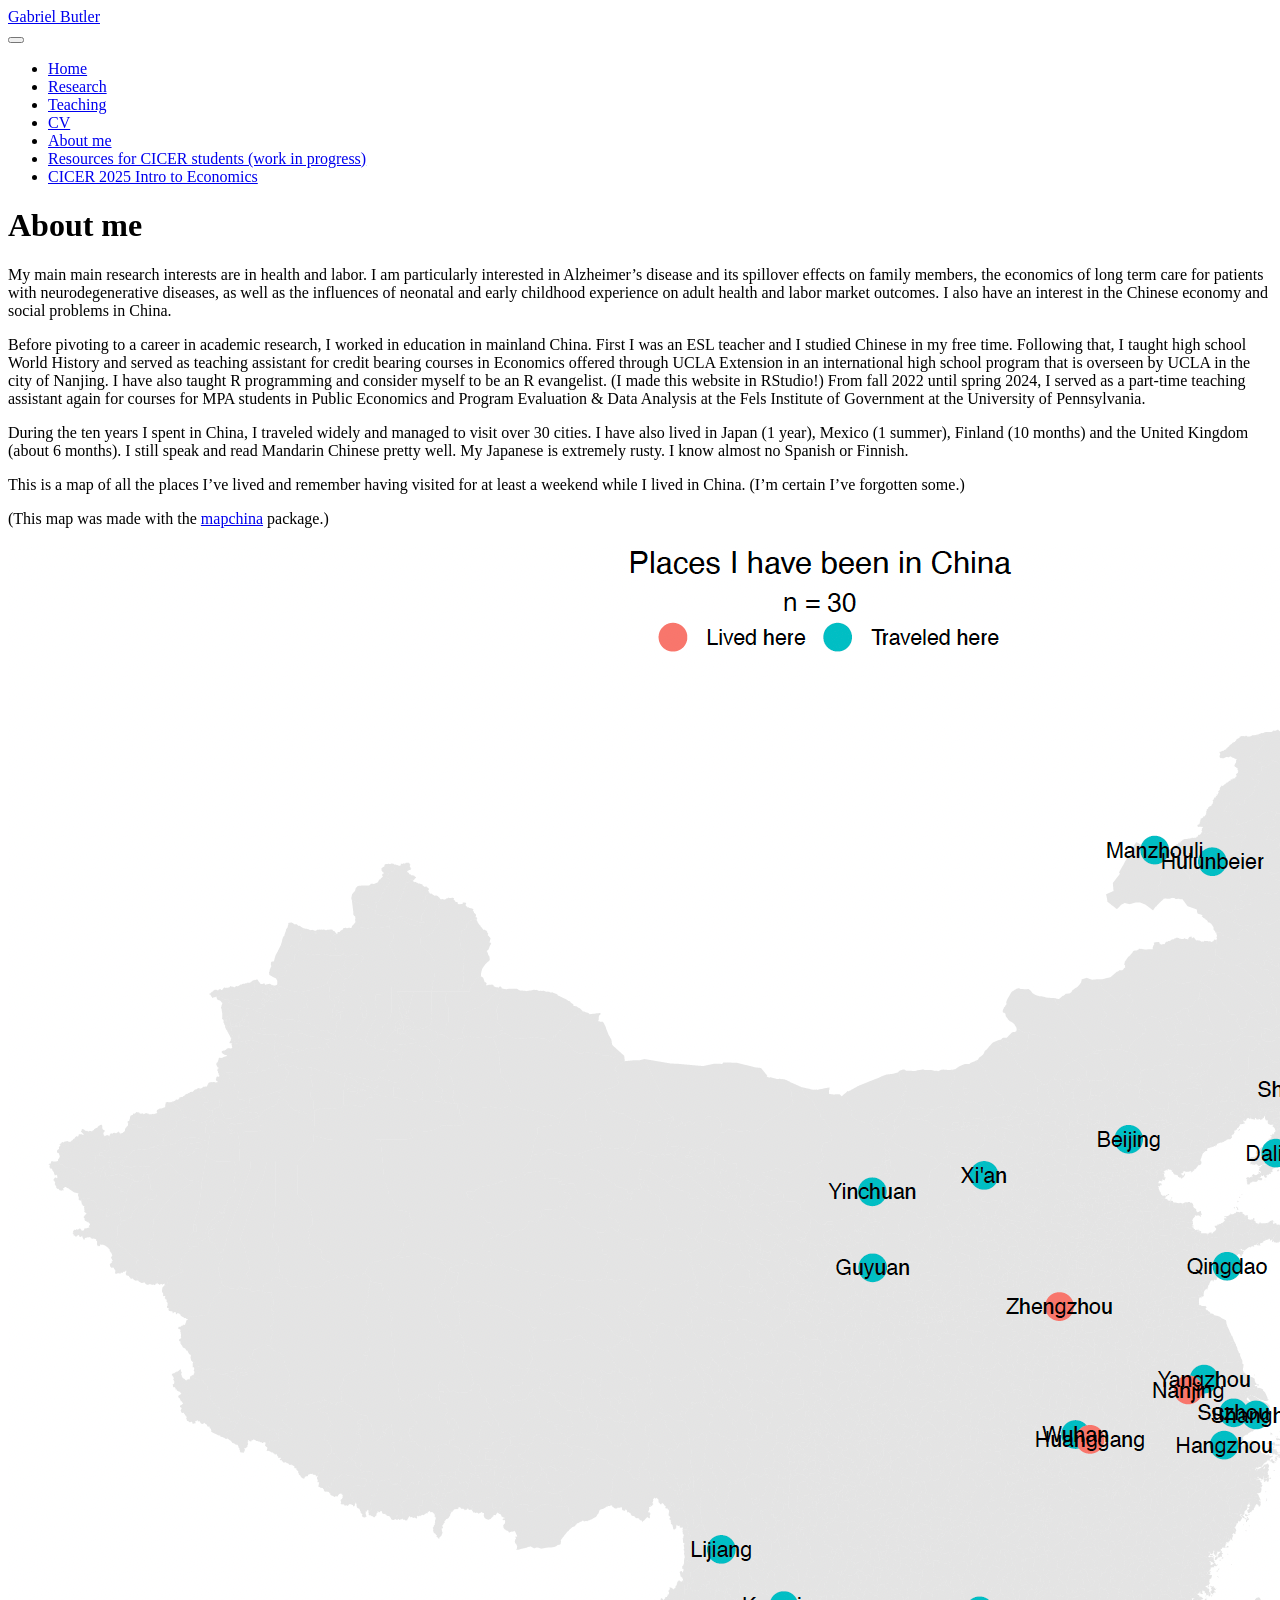
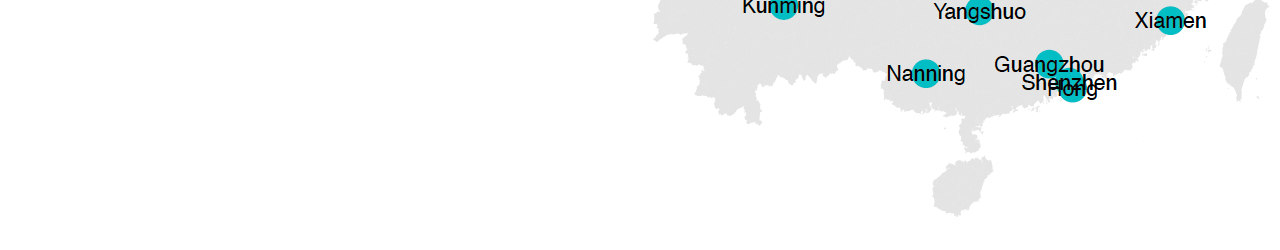
==== about.html @ bcc42839 "Built site for gh-pages" ====
<!DOCTYPE html>
<html xmlns="http://www.w3.org/1999/xhtml" lang="en" xml:lang="en"><head>

<meta charset="utf-8">
<meta name="generator" content="quarto-1.3.353">

<meta name="viewport" content="width=device-width, initial-scale=1.0, user-scalable=yes">


<title>Gabriel Butler - About me</title>
<style>
code{white-space: pre-wrap;}
span.smallcaps{font-variant: small-caps;}
div.columns{display: flex; gap: min(4vw, 1.5em);}
div.column{flex: auto; overflow-x: auto;}
div.hanging-indent{margin-left: 1.5em; text-indent: -1.5em;}
ul.task-list{list-style: none;}
ul.task-list li input[type="checkbox"] {
  width: 0.8em;
  margin: 0 0.8em 0.2em -1em; /* quarto-specific, see https://github.com/quarto-dev/quarto-cli/issues/4556 */ 
  vertical-align: middle;
}
</style>


<script src="site_libs/quarto-nav/quarto-nav.js"></script>
<script src="site_libs/quarto-nav/headroom.min.js"></script>
<script src="site_libs/clipboard/clipboard.min.js"></script>
<script src="site_libs/quarto-search/autocomplete.umd.js"></script>
<script src="site_libs/quarto-search/fuse.min.js"></script>
<script src="site_libs/quarto-search/quarto-search.js"></script>
<meta name="quarto:offset" content="./">
<script src="site_libs/quarto-html/quarto.js"></script>
<script src="site_libs/quarto-html/popper.min.js"></script>
<script src="site_libs/quarto-html/tippy.umd.min.js"></script>
<script src="site_libs/quarto-html/anchor.min.js"></script>
<link href="site_libs/quarto-html/tippy.css" rel="stylesheet">
<link href="site_libs/quarto-html/quarto-syntax-highlighting.css" rel="stylesheet" id="quarto-text-highlighting-styles">
<script src="site_libs/bootstrap/bootstrap.min.js"></script>
<link href="site_libs/bootstrap/bootstrap-icons.css" rel="stylesheet">
<link href="site_libs/bootstrap/bootstrap.min.css" rel="stylesheet" id="quarto-bootstrap" data-mode="light">
<script id="quarto-search-options" type="application/json">{
  "location": "navbar",
  "copy-button": false,
  "collapse-after": 3,
  "panel-placement": "end",
  "type": "overlay",
  "limit": 20,
  "language": {
    "search-no-results-text": "No results",
    "search-matching-documents-text": "matching documents",
    "search-copy-link-title": "Copy link to search",
    "search-hide-matches-text": "Hide additional matches",
    "search-more-match-text": "more match in this document",
    "search-more-matches-text": "more matches in this document",
    "search-clear-button-title": "Clear",
    "search-detached-cancel-button-title": "Cancel",
    "search-submit-button-title": "Submit"
  }
}</script>


<link rel="stylesheet" href="styles.css">
</head>

<body class="nav-fixed">

<div id="quarto-search-results"></div>
  <header id="quarto-header" class="headroom fixed-top">
    <nav class="navbar navbar-expand-lg navbar-dark ">
      <div class="navbar-container container-fluid">
      <div class="navbar-brand-container">
    <a class="navbar-brand" href="./index.html">
    <span class="navbar-title">Gabriel Butler</span>
    </a>
  </div>
            <div id="quarto-search" class="" title="Search"></div>
          <button class="navbar-toggler" type="button" data-bs-toggle="collapse" data-bs-target="#navbarCollapse" aria-controls="navbarCollapse" aria-expanded="false" aria-label="Toggle navigation" onclick="if (window.quartoToggleHeadroom) { window.quartoToggleHeadroom(); }">
  <span class="navbar-toggler-icon"></span>
</button>
          <div class="collapse navbar-collapse" id="navbarCollapse">
            <ul class="navbar-nav navbar-nav-scroll me-auto">
  <li class="nav-item">
    <a class="nav-link" href="./index.html" rel="" target="">
 <span class="menu-text">Home</span></a>
  </li>  
  <li class="nav-item">
    <a class="nav-link" href="./research.html" rel="" target="">
 <span class="menu-text">Research</span></a>
  </li>  
  <li class="nav-item">
    <a class="nav-link" href="./teaching.html" rel="" target="">
 <span class="menu-text">Teaching</span></a>
  </li>  
  <li class="nav-item">
    <a class="nav-link" href="./cv.html" rel="" target="">
 <span class="menu-text">CV</span></a>
  </li>  
  <li class="nav-item">
    <a class="nav-link active" href="./about.html" rel="" target="" aria-current="page">
 <span class="menu-text">About me</span></a>
  </li>  
  <li class="nav-item">
    <a class="nav-link" href="./resources_cicer.html" rel="" target="">
 <span class="menu-text">Resources for CICER students (work in progress)</span></a>
  </li>  
  <li class="nav-item">
    <a class="nav-link" href="./cicer_2025_matls.html" rel="" target="">
 <span class="menu-text">CICER 2025 Intro to Economics</span></a>
  </li>  
</ul>
            <div class="quarto-navbar-tools ms-auto">
</div>
          </div> <!-- /navcollapse -->
      </div> <!-- /container-fluid -->
    </nav>
</header>
<!-- content -->
<div id="quarto-content" class="quarto-container page-columns page-rows-contents page-layout-article page-navbar">
<!-- sidebar -->
<!-- margin-sidebar -->
    <div id="quarto-margin-sidebar" class="sidebar margin-sidebar">
        
    </div>
<!-- main -->
<main class="content" id="quarto-document-content">

<header id="title-block-header" class="quarto-title-block default">
<div class="quarto-title">
<h1 class="title">About me</h1>
</div>



<div class="quarto-title-meta">

    
  
    
  </div>
  

</header>

<p>My main main research interests are in health and labor. I am particularly interested in Alzheimer’s disease and its spillover effects on family members, the economics of long term care for patients with neurodegenerative diseases, as well as the influences of neonatal and early childhood experience on adult health and labor market outcomes. I also have an interest in the Chinese economy and social problems in China.</p>
<p>Before pivoting to a career in academic research, I worked in education in mainland China. First I was an ESL teacher and I studied Chinese in my free time. Following that, I taught high school World History and served as teaching assistant for credit bearing courses in Economics offered through UCLA Extension in an international high school program that is overseen by UCLA in the city of Nanjing. I have also taught R programming and consider myself to be an R evangelist. (I made this website in RStudio!) From fall 2022 until spring 2024, I served as a part-time teaching assistant again for courses for MPA students in Public Economics and Program Evaluation &amp; Data Analysis at the Fels Institute of Government at the University of Pennsylvania.</p>
<p>During the ten years I spent in China, I traveled widely and managed to visit over 30 cities. I have also lived in Japan (1 year), Mexico (1 summer), Finland (10 months) and the United Kingdom (about 6 months). I still speak and read Mandarin Chinese pretty well. My Japanese is extremely rusty. I know almost no Spanish or Finnish.</p>
<p>This is a map of all the places I’ve lived and remember having visited for at least a weekend while I lived in China. (I’m certain I’ve forgotten some.)</p>
<p>(This map was made with the <a href="https://github.com/xmc811/mapchina">mapchina</a> package.)</p>
<p><img src="images/china home and travel map.png" class="img-fluid"></p>



</main> <!-- /main -->
<script id="quarto-html-after-body" type="application/javascript">
window.document.addEventListener("DOMContentLoaded", function (event) {
  const toggleBodyColorMode = (bsSheetEl) => {
    const mode = bsSheetEl.getAttribute("data-mode");
    const bodyEl = window.document.querySelector("body");
    if (mode === "dark") {
      bodyEl.classList.add("quarto-dark");
      bodyEl.classList.remove("quarto-light");
    } else {
      bodyEl.classList.add("quarto-light");
      bodyEl.classList.remove("quarto-dark");
    }
  }
  const toggleBodyColorPrimary = () => {
    const bsSheetEl = window.document.querySelector("link#quarto-bootstrap");
    if (bsSheetEl) {
      toggleBodyColorMode(bsSheetEl);
    }
  }
  toggleBodyColorPrimary();  
  const icon = "";
  const anchorJS = new window.AnchorJS();
  anchorJS.options = {
    placement: 'right',
    icon: icon
  };
  anchorJS.add('.anchored');
  const isCodeAnnotation = (el) => {
    for (const clz of el.classList) {
      if (clz.startsWith('code-annotation-')) {                     
        return true;
      }
    }
    return false;
  }
  const clipboard = new window.ClipboardJS('.code-copy-button', {
    text: function(trigger) {
      const codeEl = trigger.previousElementSibling.cloneNode(true);
      for (const childEl of codeEl.children) {
        if (isCodeAnnotation(childEl)) {
          childEl.remove();
        }
      }
      return codeEl.innerText;
    }
  });
  clipboard.on('success', function(e) {
    // button target
    const button = e.trigger;
    // don't keep focus
    button.blur();
    // flash "checked"
    button.classList.add('code-copy-button-checked');
    var currentTitle = button.getAttribute("title");
    button.setAttribute("title", "Copied!");
    let tooltip;
    if (window.bootstrap) {
      button.setAttribute("data-bs-toggle", "tooltip");
      button.setAttribute("data-bs-placement", "left");
      button.setAttribute("data-bs-title", "Copied!");
      tooltip = new bootstrap.Tooltip(button, 
        { trigger: "manual", 
          customClass: "code-copy-button-tooltip",
          offset: [0, -8]});
      tooltip.show();    
    }
    setTimeout(function() {
      if (tooltip) {
        tooltip.hide();
        button.removeAttribute("data-bs-title");
        button.removeAttribute("data-bs-toggle");
        button.removeAttribute("data-bs-placement");
      }
      button.setAttribute("title", currentTitle);
      button.classList.remove('code-copy-button-checked');
    }, 1000);
    // clear code selection
    e.clearSelection();
  });
  function tippyHover(el, contentFn) {
    const config = {
      allowHTML: true,
      content: contentFn,
      maxWidth: 500,
      delay: 100,
      arrow: false,
      appendTo: function(el) {
          return el.parentElement;
      },
      interactive: true,
      interactiveBorder: 10,
      theme: 'quarto',
      placement: 'bottom-start'
    };
    window.tippy(el, config); 
  }
  const noterefs = window.document.querySelectorAll('a[role="doc-noteref"]');
  for (var i=0; i<noterefs.length; i++) {
    const ref = noterefs[i];
    tippyHover(ref, function() {
      // use id or data attribute instead here
      let href = ref.getAttribute('data-footnote-href') || ref.getAttribute('href');
      try { href = new URL(href).hash; } catch {}
      const id = href.replace(/^#\/?/, "");
      const note = window.document.getElementById(id);
      return note.innerHTML;
    });
  }
      let selectedAnnoteEl;
      const selectorForAnnotation = ( cell, annotation) => {
        let cellAttr = 'data-code-cell="' + cell + '"';
        let lineAttr = 'data-code-annotation="' +  annotation + '"';
        const selector = 'span[' + cellAttr + '][' + lineAttr + ']';
        return selector;
      }
      const selectCodeLines = (annoteEl) => {
        const doc = window.document;
        const targetCell = annoteEl.getAttribute("data-target-cell");
        const targetAnnotation = annoteEl.getAttribute("data-target-annotation");
        const annoteSpan = window.document.querySelector(selectorForAnnotation(targetCell, targetAnnotation));
        const lines = annoteSpan.getAttribute("data-code-lines").split(",");
        const lineIds = lines.map((line) => {
          return targetCell + "-" + line;
        })
        let top = null;
        let height = null;
        let parent = null;
        if (lineIds.length > 0) {
            //compute the position of the single el (top and bottom and make a div)
            const el = window.document.getElementById(lineIds[0]);
            top = el.offsetTop;
            height = el.offsetHeight;
            parent = el.parentElement.parentElement;
          if (lineIds.length > 1) {
            const lastEl = window.document.getElementById(lineIds[lineIds.length - 1]);
            const bottom = lastEl.offsetTop + lastEl.offsetHeight;
            height = bottom - top;
          }
          if (top !== null && height !== null && parent !== null) {
            // cook up a div (if necessary) and position it 
            let div = window.document.getElementById("code-annotation-line-highlight");
            if (div === null) {
              div = window.document.createElement("div");
              div.setAttribute("id", "code-annotation-line-highlight");
              div.style.position = 'absolute';
              parent.appendChild(div);
            }
            div.style.top = top - 2 + "px";
            div.style.height = height + 4 + "px";
            let gutterDiv = window.document.getElementById("code-annotation-line-highlight-gutter");
            if (gutterDiv === null) {
              gutterDiv = window.document.createElement("div");
              gutterDiv.setAttribute("id", "code-annotation-line-highlight-gutter");
              gutterDiv.style.position = 'absolute';
              const codeCell = window.document.getElementById(targetCell);
              const gutter = codeCell.querySelector('.code-annotation-gutter');
              gutter.appendChild(gutterDiv);
            }
            gutterDiv.style.top = top - 2 + "px";
            gutterDiv.style.height = height + 4 + "px";
          }
          selectedAnnoteEl = annoteEl;
        }
      };
      const unselectCodeLines = () => {
        const elementsIds = ["code-annotation-line-highlight", "code-annotation-line-highlight-gutter"];
        elementsIds.forEach((elId) => {
          const div = window.document.getElementById(elId);
          if (div) {
            div.remove();
          }
        });
        selectedAnnoteEl = undefined;
      };
      // Attach click handler to the DT
      const annoteDls = window.document.querySelectorAll('dt[data-target-cell]');
      for (const annoteDlNode of annoteDls) {
        annoteDlNode.addEventListener('click', (event) => {
          const clickedEl = event.target;
          if (clickedEl !== selectedAnnoteEl) {
            unselectCodeLines();
            const activeEl = window.document.querySelector('dt[data-target-cell].code-annotation-active');
            if (activeEl) {
              activeEl.classList.remove('code-annotation-active');
            }
            selectCodeLines(clickedEl);
            clickedEl.classList.add('code-annotation-active');
          } else {
            // Unselect the line
            unselectCodeLines();
            clickedEl.classList.remove('code-annotation-active');
          }
        });
      }
  const findCites = (el) => {
    const parentEl = el.parentElement;
    if (parentEl) {
      const cites = parentEl.dataset.cites;
      if (cites) {
        return {
          el,
          cites: cites.split(' ')
        };
      } else {
        return findCites(el.parentElement)
      }
    } else {
      return undefined;
    }
  };
  var bibliorefs = window.document.querySelectorAll('a[role="doc-biblioref"]');
  for (var i=0; i<bibliorefs.length; i++) {
    const ref = bibliorefs[i];
    const citeInfo = findCites(ref);
    if (citeInfo) {
      tippyHover(citeInfo.el, function() {
        var popup = window.document.createElement('div');
        citeInfo.cites.forEach(function(cite) {
          var citeDiv = window.document.createElement('div');
          citeDiv.classList.add('hanging-indent');
          citeDiv.classList.add('csl-entry');
          var biblioDiv = window.document.getElementById('ref-' + cite);
          if (biblioDiv) {
            citeDiv.innerHTML = biblioDiv.innerHTML;
          }
          popup.appendChild(citeDiv);
        });
        return popup.innerHTML;
      });
    }
  }
});
</script>
</div> <!-- /content -->



</body></html>
---- site_libs/quarto-html/tippy.css ----
.tippy-box[data-animation=fade][data-state=hidden]{opacity:0}[data-tippy-root]{max-width:calc(100vw - 10px)}.tippy-box{position:relative;background-color:#333;color:#fff;border-radius:4px;font-size:14px;line-height:1.4;white-space:normal;outline:0;transition-property:transform,visibility,opacity}.tippy-box[data-placement^=top]>.tippy-arrow{bottom:0}.tippy-box[data-placement^=top]>.tippy-arrow:before{bottom:-7px;left:0;border-width:8px 8px 0;border-top-color:initial;transform-origin:center top}.tippy-box[data-placement^=bottom]>.tippy-arrow{top:0}.tippy-box[data-placement^=bottom]>.tippy-arrow:before{top:-7px;left:0;border-width:0 8px 8px;border-bottom-color:initial;transform-origin:center bottom}.tippy-box[data-placement^=left]>.tippy-arrow{right:0}.tippy-box[data-placement^=left]>.tippy-arrow:before{border-width:8px 0 8px 8px;border-left-color:initial;right:-7px;transform-origin:center left}.tippy-box[data-placement^=right]>.tippy-arrow{left:0}.tippy-box[data-placement^=right]>.tippy-arrow:before{left:-7px;border-width:8px 8px 8px 0;border-right-color:initial;transform-origin:center right}.tippy-box[data-inertia][data-state=visible]{transition-timing-function:cubic-bezier(.54,1.5,.38,1.11)}.tippy-arrow{width:16px;height:16px;color:#333}.tippy-arrow:before{content:"";position:absolute;border-color:transparent;border-style:solid}.tippy-content{position:relative;padding:5px 9px;z-index:1}
---- site_libs/quarto-html/quarto-syntax-highlighting.css ----
/* quarto syntax highlight colors */
:root {
  --quarto-hl-ot-color: #003B4F;
  --quarto-hl-at-color: #657422;
  --quarto-hl-ss-color: #20794D;
  --quarto-hl-an-color: #5E5E5E;
  --quarto-hl-fu-color: #4758AB;
  --quarto-hl-st-color: #20794D;
  --quarto-hl-cf-color: #003B4F;
  --quarto-hl-op-color: #5E5E5E;
  --quarto-hl-er-color: #AD0000;
  --quarto-hl-bn-color: #AD0000;
  --quarto-hl-al-color: #AD0000;
  --quarto-hl-va-color: #111111;
  --quarto-hl-bu-color: inherit;
  --quarto-hl-ex-color: inherit;
  --quarto-hl-pp-color: #AD0000;
  --quarto-hl-in-color: #5E5E5E;
  --quarto-hl-vs-color: #20794D;
  --quarto-hl-wa-color: #5E5E5E;
  --quarto-hl-do-color: #5E5E5E;
  --quarto-hl-im-color: #00769E;
  --quarto-hl-ch-color: #20794D;
  --quarto-hl-dt-color: #AD0000;
  --quarto-hl-fl-color: #AD0000;
  --quarto-hl-co-color: #5E5E5E;
  --quarto-hl-cv-color: #5E5E5E;
  --quarto-hl-cn-color: #8f5902;
  --quarto-hl-sc-color: #5E5E5E;
  --quarto-hl-dv-color: #AD0000;
  --quarto-hl-kw-color: #003B4F;
}

/* other quarto variables */
:root {
  --quarto-font-monospace: SFMono-Regular, Menlo, Monaco, Consolas, "Liberation Mono", "Courier New", monospace;
}

pre > code.sourceCode > span {
  color: #003B4F;
}

code span {
  color: #003B4F;
}

code.sourceCode > span {
  color: #003B4F;
}

div.sourceCode,
div.sourceCode pre.sourceCode {
  color: #003B4F;
}

code span.ot {
  color: #003B4F;
  font-style: inherit;
}

code span.at {
  color: #657422;
  font-style: inherit;
}

code span.ss {
  color: #20794D;
  font-style: inherit;
}

code span.an {
  color: #5E5E5E;
  font-style: inherit;
}

code span.fu {
  color: #4758AB;
  font-style: inherit;
}

code span.st {
  color: #20794D;
  font-style: inherit;
}

code span.cf {
  color: #003B4F;
  font-style: inherit;
}

code span.op {
  color: #5E5E5E;
  font-style: inherit;
}

code span.er {
  color: #AD0000;
  font-style: inherit;
}

code span.bn {
  color: #AD0000;
  font-style: inherit;
}

code span.al {
  color: #AD0000;
  font-style: inherit;
}

code span.va {
  color: #111111;
  font-style: inherit;
}

code span.bu {
  font-style: inherit;
}

code span.ex {
  font-style: inherit;
}

code span.pp {
  color: #AD0000;
  font-style: inherit;
}

code span.in {
  color: #5E5E5E;
  font-style: inherit;
}

code span.vs {
  color: #20794D;
  font-style: inherit;
}

code span.wa {
  color: #5E5E5E;
  font-style: italic;
}

code span.do {
  color: #5E5E5E;
  font-style: italic;
}

code span.im {
  color: #00769E;
  font-style: inherit;
}

code span.ch {
  color: #20794D;
  font-style: inherit;
}

code span.dt {
  color: #AD0000;
  font-style: inherit;
}

code span.fl {
  color: #AD0000;
  font-style: inherit;
}

code span.co {
  color: #5E5E5E;
  font-style: inherit;
}

code span.cv {
  color: #5E5E5E;
  font-style: italic;
}

code span.cn {
  color: #8f5902;
  font-style: inherit;
}

code span.sc {
  color: #5E5E5E;
  font-style: inherit;
}

code span.dv {
  color: #AD0000;
  font-style: inherit;
}

code span.kw {
  color: #003B4F;
  font-style: inherit;
}

.prevent-inlining {
  content: "</";
}

/*# sourceMappingURL=debc5d5d77c3f9108843748ff7464032.css.map */
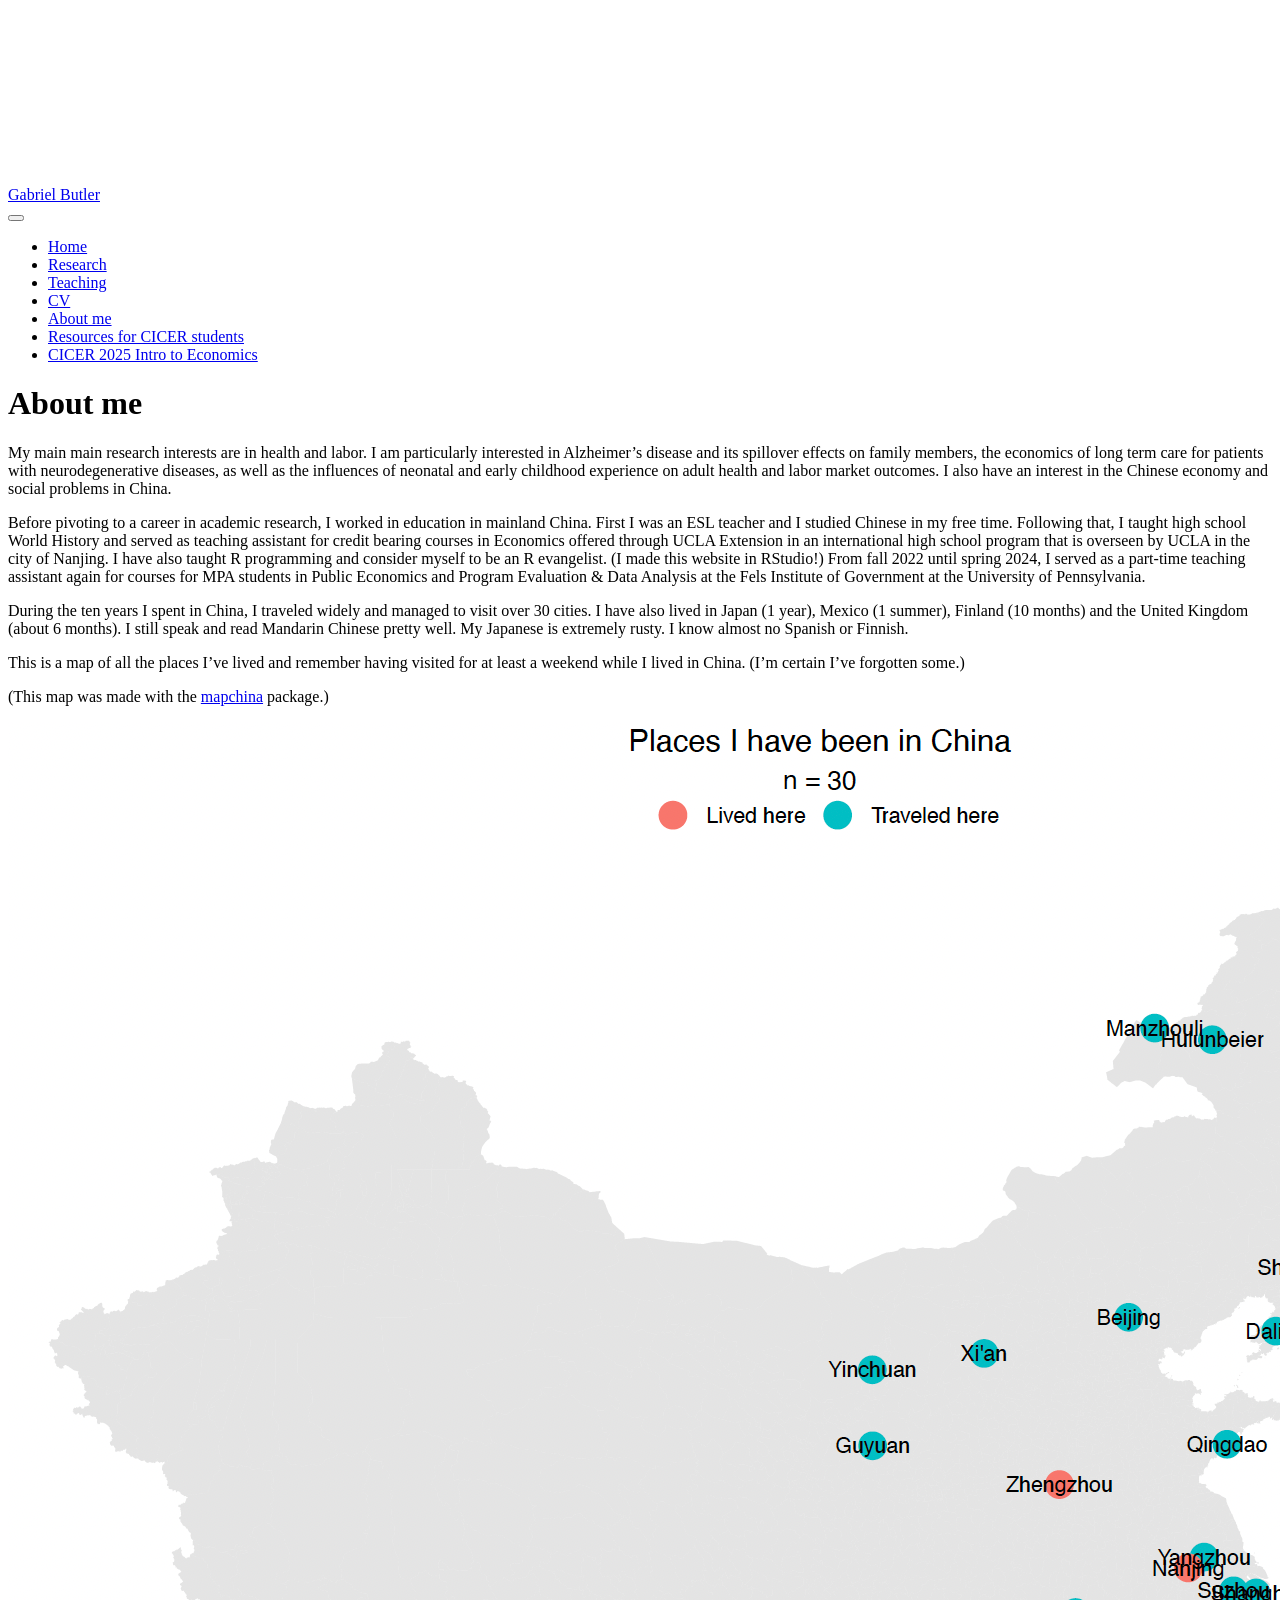
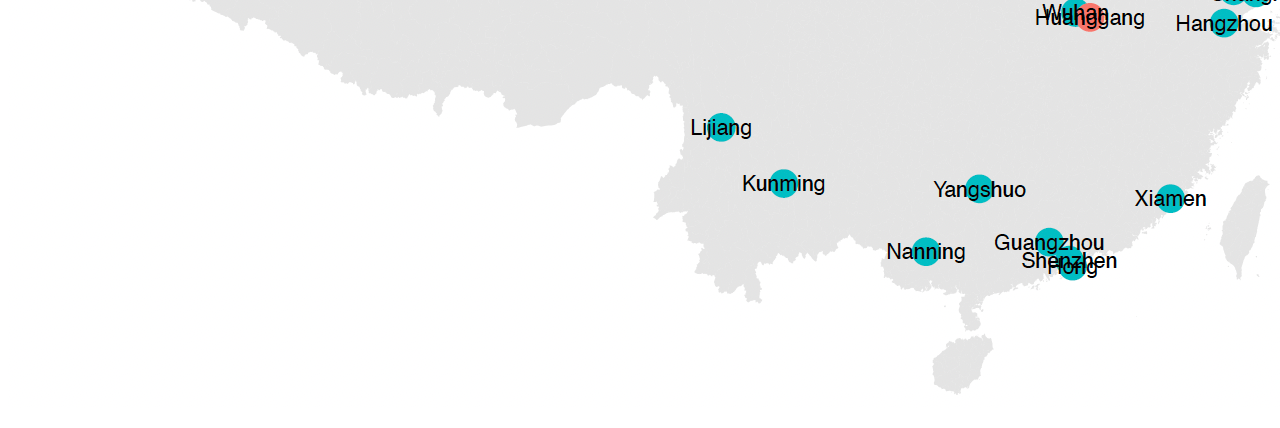
==== commit 0b247612: "Built site for gh-pages" ====
--- a/about.html
+++ b/about.html
@@ -2,12 +2,12 @@
 <html xmlns="http://www.w3.org/1999/xhtml" lang="en" xml:lang="en"><head>
 
 <meta charset="utf-8">
-<meta name="generator" content="quarto-1.3.353">
+<meta name="generator" content="quarto-1.6.42">
 
 <meta name="viewport" content="width=device-width, initial-scale=1.0, user-scalable=yes">
 
 
-<title>Gabriel Butler - About me</title>
+<title>About me – Gabriel Butler</title>
 <style>
 code{white-space: pre-wrap;}
 span.smallcaps{font-variant: small-caps;}
@@ -35,17 +35,23 @@
 <script src="site_libs/quarto-html/tippy.umd.min.js"></script>
 <script src="site_libs/quarto-html/anchor.min.js"></script>
 <link href="site_libs/quarto-html/tippy.css" rel="stylesheet">
-<link href="site_libs/quarto-html/quarto-syntax-highlighting.css" rel="stylesheet" id="quarto-text-highlighting-styles">
+<link href="site_libs/quarto-html/quarto-syntax-highlighting-2f5df379a58b258e96c21c0638c20c03.css" rel="stylesheet" id="quarto-text-highlighting-styles">
 <script src="site_libs/bootstrap/bootstrap.min.js"></script>
 <link href="site_libs/bootstrap/bootstrap-icons.css" rel="stylesheet">
-<link href="site_libs/bootstrap/bootstrap.min.css" rel="stylesheet" id="quarto-bootstrap" data-mode="light">
+<link href="site_libs/bootstrap/bootstrap-6bd9cfa162949bde0a231f530c97869d.min.css" rel="stylesheet" append-hash="true" id="quarto-bootstrap" data-mode="light">
 <script id="quarto-search-options" type="application/json">{
   "location": "navbar",
   "copy-button": false,
   "collapse-after": 3,
   "panel-placement": "end",
   "type": "overlay",
-  "limit": 20,
+  "limit": 50,
+  "keyboard-shortcut": [
+    "f",
+    "/",
+    "s"
+  ],
+  "show-item-context": false,
   "language": {
     "search-no-results-text": "No results",
     "search-matching-documents-text": "matching documents",
@@ -54,8 +60,10 @@
     "search-more-match-text": "more match in this document",
     "search-more-matches-text": "more matches in this document",
     "search-clear-button-title": "Clear",
+    "search-text-placeholder": "",
     "search-detached-cancel-button-title": "Cancel",
-    "search-submit-button-title": "Submit"
+    "search-submit-button-title": "Submit",
+    "search-label": "Search"
   }
 }</script>
 
@@ -67,51 +75,51 @@
 
 <div id="quarto-search-results"></div>
   <header id="quarto-header" class="headroom fixed-top">
-    <nav class="navbar navbar-expand-lg navbar-dark ">
+    <nav class="navbar navbar-expand-lg " data-bs-theme="dark">
       <div class="navbar-container container-fluid">
-      <div class="navbar-brand-container">
+      <div class="navbar-brand-container mx-auto">
     <a class="navbar-brand" href="./index.html">
     <span class="navbar-title">Gabriel Butler</span>
     </a>
   </div>
             <div id="quarto-search" class="" title="Search"></div>
-          <button class="navbar-toggler" type="button" data-bs-toggle="collapse" data-bs-target="#navbarCollapse" aria-controls="navbarCollapse" aria-expanded="false" aria-label="Toggle navigation" onclick="if (window.quartoToggleHeadroom) { window.quartoToggleHeadroom(); }">
+          <button class="navbar-toggler" type="button" data-bs-toggle="collapse" data-bs-target="#navbarCollapse" aria-controls="navbarCollapse" role="menu" aria-expanded="false" aria-label="Toggle navigation" onclick="if (window.quartoToggleHeadroom) { window.quartoToggleHeadroom(); }">
   <span class="navbar-toggler-icon"></span>
 </button>
           <div class="collapse navbar-collapse" id="navbarCollapse">
             <ul class="navbar-nav navbar-nav-scroll me-auto">
   <li class="nav-item">
-    <a class="nav-link" href="./index.html" rel="" target="">
- <span class="menu-text">Home</span></a>
-  </li>  
-  <li class="nav-item">
-    <a class="nav-link" href="./research.html" rel="" target="">
- <span class="menu-text">Research</span></a>
-  </li>  
-  <li class="nav-item">
-    <a class="nav-link" href="./teaching.html" rel="" target="">
- <span class="menu-text">Teaching</span></a>
-  </li>  
-  <li class="nav-item">
-    <a class="nav-link" href="./cv.html" rel="" target="">
- <span class="menu-text">CV</span></a>
-  </li>  
-  <li class="nav-item">
-    <a class="nav-link active" href="./about.html" rel="" target="" aria-current="page">
- <span class="menu-text">About me</span></a>
-  </li>  
-  <li class="nav-item">
-    <a class="nav-link" href="./resources_cicer.html" rel="" target="">
- <span class="menu-text">Resources for CICER students (work in progress)</span></a>
-  </li>  
-  <li class="nav-item">
-    <a class="nav-link" href="./cicer_2025_matls.html" rel="" target="">
- <span class="menu-text">CICER 2025 Intro to Economics</span></a>
+    <a class="nav-link" href="./index.html"> 
+<span class="menu-text">Home</span></a>
+  </li>  
+  <li class="nav-item">
+    <a class="nav-link" href="./research.html"> 
+<span class="menu-text">Research</span></a>
+  </li>  
+  <li class="nav-item">
+    <a class="nav-link" href="./teaching.html"> 
+<span class="menu-text">Teaching</span></a>
+  </li>  
+  <li class="nav-item">
+    <a class="nav-link" href="./cv.html"> 
+<span class="menu-text">CV</span></a>
+  </li>  
+  <li class="nav-item">
+    <a class="nav-link active" href="./about.html" aria-current="page"> 
+<span class="menu-text">About me</span></a>
+  </li>  
+  <li class="nav-item">
+    <a class="nav-link" href="./resources_cicer.html"> 
+<span class="menu-text">Resources for CICER students</span></a>
+  </li>  
+  <li class="nav-item">
+    <a class="nav-link" href="./cicer_2025_matls.html"> 
+<span class="menu-text">CICER 2025 Intro to Economics</span></a>
   </li>  
 </ul>
-            <div class="quarto-navbar-tools ms-auto">
+          </div> <!-- /navcollapse -->
+            <div class="quarto-navbar-tools">
 </div>
-          </div> <!-- /navcollapse -->
       </div> <!-- /container-fluid -->
     </nav>
 </header>
@@ -119,7 +127,7 @@
 <div id="quarto-content" class="quarto-container page-columns page-rows-contents page-layout-article page-navbar">
 <!-- sidebar -->
 <!-- margin-sidebar -->
-    <div id="quarto-margin-sidebar" class="sidebar margin-sidebar">
+    <div id="quarto-margin-sidebar" class="sidebar margin-sidebar zindex-bottom">
         
     </div>
 <!-- main -->
@@ -140,7 +148,9 @@
   </div>
   
 
+
 </header>
+
 
 <p>My main main research interests are in health and labor. I am particularly interested in Alzheimer’s disease and its spillover effects on family members, the economics of long term care for patients with neurodegenerative diseases, as well as the influences of neonatal and early childhood experience on adult health and labor market outcomes. I also have an interest in the Chinese economy and social problems in China.</p>
 <p>Before pivoting to a career in academic research, I worked in education in mainland China. First I was an ESL teacher and I studied Chinese in my free time. Following that, I taught high school World History and served as teaching assistant for credit bearing courses in Economics offered through UCLA Extension in an international high school program that is overseen by UCLA in the city of Nanjing. I have also taught R programming and consider myself to be an R evangelist. (I made this website in RStudio!) From fall 2022 until spring 2024, I served as a part-time teaching assistant again for courses for MPA students in Public Economics and Program Evaluation &amp; Data Analysis at the Fels Institute of Government at the University of Pennsylvania.</p>
@@ -187,18 +197,7 @@
     }
     return false;
   }
-  const clipboard = new window.ClipboardJS('.code-copy-button', {
-    text: function(trigger) {
-      const codeEl = trigger.previousElementSibling.cloneNode(true);
-      for (const childEl of codeEl.children) {
-        if (isCodeAnnotation(childEl)) {
-          childEl.remove();
-        }
-      }
-      return codeEl.innerText;
-    }
-  });
-  clipboard.on('success', function(e) {
+  const onCopySuccess = function(e) {
     // button target
     const button = e.trigger;
     // don't keep focus
@@ -230,11 +229,48 @@
     }, 1000);
     // clear code selection
     e.clearSelection();
+  }
+  const getTextToCopy = function(trigger) {
+      const codeEl = trigger.previousElementSibling.cloneNode(true);
+      for (const childEl of codeEl.children) {
+        if (isCodeAnnotation(childEl)) {
+          childEl.remove();
+        }
+      }
+      return codeEl.innerText;
+  }
+  const clipboard = new window.ClipboardJS('.code-copy-button:not([data-in-quarto-modal])', {
+    text: getTextToCopy
   });
-  function tippyHover(el, contentFn) {
+  clipboard.on('success', onCopySuccess);
+  if (window.document.getElementById('quarto-embedded-source-code-modal')) {
+    const clipboardModal = new window.ClipboardJS('.code-copy-button[data-in-quarto-modal]', {
+      text: getTextToCopy,
+      container: window.document.getElementById('quarto-embedded-source-code-modal')
+    });
+    clipboardModal.on('success', onCopySuccess);
+  }
+    var localhostRegex = new RegExp(/^(?:http|https):\/\/localhost\:?[0-9]*\//);
+    var mailtoRegex = new RegExp(/^mailto:/);
+      var filterRegex = new RegExp("https:\/\/ghbutler\.github\.io\/website\/");
+    var isInternal = (href) => {
+        return filterRegex.test(href) || localhostRegex.test(href) || mailtoRegex.test(href);
+    }
+    // Inspect non-navigation links and adorn them if external
+ 	var links = window.document.querySelectorAll('a[href]:not(.nav-link):not(.navbar-brand):not(.toc-action):not(.sidebar-link):not(.sidebar-item-toggle):not(.pagination-link):not(.no-external):not([aria-hidden]):not(.dropdown-item):not(.quarto-navigation-tool):not(.about-link)');
+    for (var i=0; i<links.length; i++) {
+      const link = links[i];
+      if (!isInternal(link.href)) {
+        // undo the damage that might have been done by quarto-nav.js in the case of
+        // links that we want to consider external
+        if (link.dataset.originalHref !== undefined) {
+          link.href = link.dataset.originalHref;
+        }
+      }
+    }
+  function tippyHover(el, contentFn, onTriggerFn, onUntriggerFn) {
     const config = {
       allowHTML: true,
-      content: contentFn,
       maxWidth: 500,
       delay: 100,
       arrow: false,
@@ -244,8 +280,17 @@
       interactive: true,
       interactiveBorder: 10,
       theme: 'quarto',
-      placement: 'bottom-start'
+      placement: 'bottom-start',
     };
+    if (contentFn) {
+      config.content = contentFn;
+    }
+    if (onTriggerFn) {
+      config.onTrigger = onTriggerFn;
+    }
+    if (onUntriggerFn) {
+      config.onUntrigger = onUntriggerFn;
+    }
     window.tippy(el, config); 
   }
   const noterefs = window.document.querySelectorAll('a[role="doc-noteref"]');
@@ -257,7 +302,129 @@
       try { href = new URL(href).hash; } catch {}
       const id = href.replace(/^#\/?/, "");
       const note = window.document.getElementById(id);
-      return note.innerHTML;
+      if (note) {
+        return note.innerHTML;
+      } else {
+        return "";
+      }
+    });
+  }
+  const xrefs = window.document.querySelectorAll('a.quarto-xref');
+  const processXRef = (id, note) => {
+    // Strip column container classes
+    const stripColumnClz = (el) => {
+      el.classList.remove("page-full", "page-columns");
+      if (el.children) {
+        for (const child of el.children) {
+          stripColumnClz(child);
+        }
+      }
+    }
+    stripColumnClz(note)
+    if (id === null || id.startsWith('sec-')) {
+      // Special case sections, only their first couple elements
+      const container = document.createElement("div");
+      if (note.children && note.children.length > 2) {
+        container.appendChild(note.children[0].cloneNode(true));
+        for (let i = 1; i < note.children.length; i++) {
+          const child = note.children[i];
+          if (child.tagName === "P" && child.innerText === "") {
+            continue;
+          } else {
+            container.appendChild(child.cloneNode(true));
+            break;
+          }
+        }
+        if (window.Quarto?.typesetMath) {
+          window.Quarto.typesetMath(container);
+        }
+        return container.innerHTML
+      } else {
+        if (window.Quarto?.typesetMath) {
+          window.Quarto.typesetMath(note);
+        }
+        return note.innerHTML;
+      }
+    } else {
+      // Remove any anchor links if they are present
+      const anchorLink = note.querySelector('a.anchorjs-link');
+      if (anchorLink) {
+        anchorLink.remove();
+      }
+      if (window.Quarto?.typesetMath) {
+        window.Quarto.typesetMath(note);
+      }
+      if (note.classList.contains("callout")) {
+        return note.outerHTML;
+      } else {
+        return note.innerHTML;
+      }
+    }
+  }
+  for (var i=0; i<xrefs.length; i++) {
+    const xref = xrefs[i];
+    tippyHover(xref, undefined, function(instance) {
+      instance.disable();
+      let url = xref.getAttribute('href');
+      let hash = undefined; 
+      if (url.startsWith('#')) {
+        hash = url;
+      } else {
+        try { hash = new URL(url).hash; } catch {}
+      }
+      if (hash) {
+        const id = hash.replace(/^#\/?/, "");
+        const note = window.document.getElementById(id);
+        if (note !== null) {
+          try {
+            const html = processXRef(id, note.cloneNode(true));
+            instance.setContent(html);
+          } finally {
+            instance.enable();
+            instance.show();
+          }
+        } else {
+          // See if we can fetch this
+          fetch(url.split('#')[0])
+          .then(res => res.text())
+          .then(html => {
+            const parser = new DOMParser();
+            const htmlDoc = parser.parseFromString(html, "text/html");
+            const note = htmlDoc.getElementById(id);
+            if (note !== null) {
+              const html = processXRef(id, note);
+              instance.setContent(html);
+            } 
+          }).finally(() => {
+            instance.enable();
+            instance.show();
+          });
+        }
+      } else {
+        // See if we can fetch a full url (with no hash to target)
+        // This is a special case and we should probably do some content thinning / targeting
+        fetch(url)
+        .then(res => res.text())
+        .then(html => {
+          const parser = new DOMParser();
+          const htmlDoc = parser.parseFromString(html, "text/html");
+          const note = htmlDoc.querySelector('main.content');
+          if (note !== null) {
+            // This should only happen for chapter cross references
+            // (since there is no id in the URL)
+            // remove the first header
+            if (note.children.length > 0 && note.children[0].tagName === "HEADER") {
+              note.children[0].remove();
+            }
+            const html = processXRef(null, note);
+            instance.setContent(html);
+          } 
+        }).finally(() => {
+          instance.enable();
+          instance.show();
+        });
+      }
+    }, function(instance) {
     });
   }
       let selectedAnnoteEl;
@@ -301,6 +468,7 @@
             }
             div.style.top = top - 2 + "px";
             div.style.height = height + 4 + "px";
+            div.style.left = 0;
             let gutterDiv = window.document.getElementById("code-annotation-line-highlight-gutter");
             if (gutterDiv === null) {
               gutterDiv = window.document.createElement("div");
@@ -326,6 +494,32 @@
         });
         selectedAnnoteEl = undefined;
       };
+        // Handle positioning of the toggle
+    window.addEventListener(
+      "resize",
+      throttle(() => {
+        elRect = undefined;
+        if (selectedAnnoteEl) {
+          selectCodeLines(selectedAnnoteEl);
+        }
+      }, 10)
+    );
+    function throttle(fn, ms) {
+    let throttle = false;
+    let timer;
+      return (...args) => {
+        if(!throttle) { // first call gets through
+            fn.apply(this, args);
+            throttle = true;
+        } else { // all the others get throttled
+            if(timer) clearTimeout(timer); // cancel #2
+            timer = setTimeout(() => {
+              fn.apply(this, args);
+              timer = throttle = false;
+            }, ms);
+        }
+      };
+    }
       // Attach click handler to the DT
       const annoteDls = window.document.querySelectorAll('dt[data-target-cell]');
       for (const annoteDlNode of annoteDls) {
@@ -389,4 +583,5 @@
 
 
 
+
 </body></html>
--- a/site_libs/quarto-html/quarto-syntax-highlighting-2f5df379a58b258e96c21c0638c20c03.css
+++ b/site_libs/quarto-html/quarto-syntax-highlighting-2f5df379a58b258e96c21c0638c20c03.css
@@ -0,0 +1,205 @@
+/* quarto syntax highlight colors */
+:root {
+  --quarto-hl-ot-color: #003B4F;
+  --quarto-hl-at-color: #657422;
+  --quarto-hl-ss-color: #20794D;
+  --quarto-hl-an-color: #5E5E5E;
+  --quarto-hl-fu-color: #4758AB;
+  --quarto-hl-st-color: #20794D;
+  --quarto-hl-cf-color: #003B4F;
+  --quarto-hl-op-color: #5E5E5E;
+  --quarto-hl-er-color: #AD0000;
+  --quarto-hl-bn-color: #AD0000;
+  --quarto-hl-al-color: #AD0000;
+  --quarto-hl-va-color: #111111;
+  --quarto-hl-bu-color: inherit;
+  --quarto-hl-ex-color: inherit;
+  --quarto-hl-pp-color: #AD0000;
+  --quarto-hl-in-color: #5E5E5E;
+  --quarto-hl-vs-color: #20794D;
+  --quarto-hl-wa-color: #5E5E5E;
+  --quarto-hl-do-color: #5E5E5E;
+  --quarto-hl-im-color: #00769E;
+  --quarto-hl-ch-color: #20794D;
+  --quarto-hl-dt-color: #AD0000;
+  --quarto-hl-fl-color: #AD0000;
+  --quarto-hl-co-color: #5E5E5E;
+  --quarto-hl-cv-color: #5E5E5E;
+  --quarto-hl-cn-color: #8f5902;
+  --quarto-hl-sc-color: #5E5E5E;
+  --quarto-hl-dv-color: #AD0000;
+  --quarto-hl-kw-color: #003B4F;
+}
+
+/* other quarto variables */
+:root {
+  --quarto-font-monospace: SFMono-Regular, Menlo, Monaco, Consolas, "Liberation Mono", "Courier New", monospace;
+}
+
+pre > code.sourceCode > span {
+  color: #003B4F;
+}
+
+code span {
+  color: #003B4F;
+}
+
+code.sourceCode > span {
+  color: #003B4F;
+}
+
+div.sourceCode,
+div.sourceCode pre.sourceCode {
+  color: #003B4F;
+}
+
+code span.ot {
+  color: #003B4F;
+  font-style: inherit;
+}
+
+code span.at {
+  color: #657422;
+  font-style: inherit;
+}
+
+code span.ss {
+  color: #20794D;
+  font-style: inherit;
+}
+
+code span.an {
+  color: #5E5E5E;
+  font-style: inherit;
+}
+
+code span.fu {
+  color: #4758AB;
+  font-style: inherit;
+}
+
+code span.st {
+  color: #20794D;
+  font-style: inherit;
+}
+
+code span.cf {
+  color: #003B4F;
+  font-weight: bold;
+  font-style: inherit;
+}
+
+code span.op {
+  color: #5E5E5E;
+  font-style: inherit;
+}
+
+code span.er {
+  color: #AD0000;
+  font-style: inherit;
+}
+
+code span.bn {
+  color: #AD0000;
+  font-style: inherit;
+}
+
+code span.al {
+  color: #AD0000;
+  font-style: inherit;
+}
+
+code span.va {
+  color: #111111;
+  font-style: inherit;
+}
+
+code span.bu {
+  font-style: inherit;
+}
+
+code span.ex {
+  font-style: inherit;
+}
+
+code span.pp {
+  color: #AD0000;
+  font-style: inherit;
+}
+
+code span.in {
+  color: #5E5E5E;
+  font-style: inherit;
+}
+
+code span.vs {
+  color: #20794D;
+  font-style: inherit;
+}
+
+code span.wa {
+  color: #5E5E5E;
+  font-style: italic;
+}
+
+code span.do {
+  color: #5E5E5E;
+  font-style: italic;
+}
+
+code span.im {
+  color: #00769E;
+  font-style: inherit;
+}
+
+code span.ch {
+  color: #20794D;
+  font-style: inherit;
+}
+
+code span.dt {
+  color: #AD0000;
+  font-style: inherit;
+}
+
+code span.fl {
+  color: #AD0000;
+  font-style: inherit;
+}
+
+code span.co {
+  color: #5E5E5E;
+  font-style: inherit;
+}
+
+code span.cv {
+  color: #5E5E5E;
+  font-style: italic;
+}
+
+code span.cn {
+  color: #8f5902;
+  font-style: inherit;
+}
+
+code span.sc {
+  color: #5E5E5E;
+  font-style: inherit;
+}
+
+code span.dv {
+  color: #AD0000;
+  font-style: inherit;
+}
+
+code span.kw {
+  color: #003B4F;
+  font-weight: bold;
+  font-style: inherit;
+}
+
+.prevent-inlining {
+  content: "</";
+}
+
+/*# sourceMappingURL=35eb38a806ee71ea6d2563be2308c832.css.map */
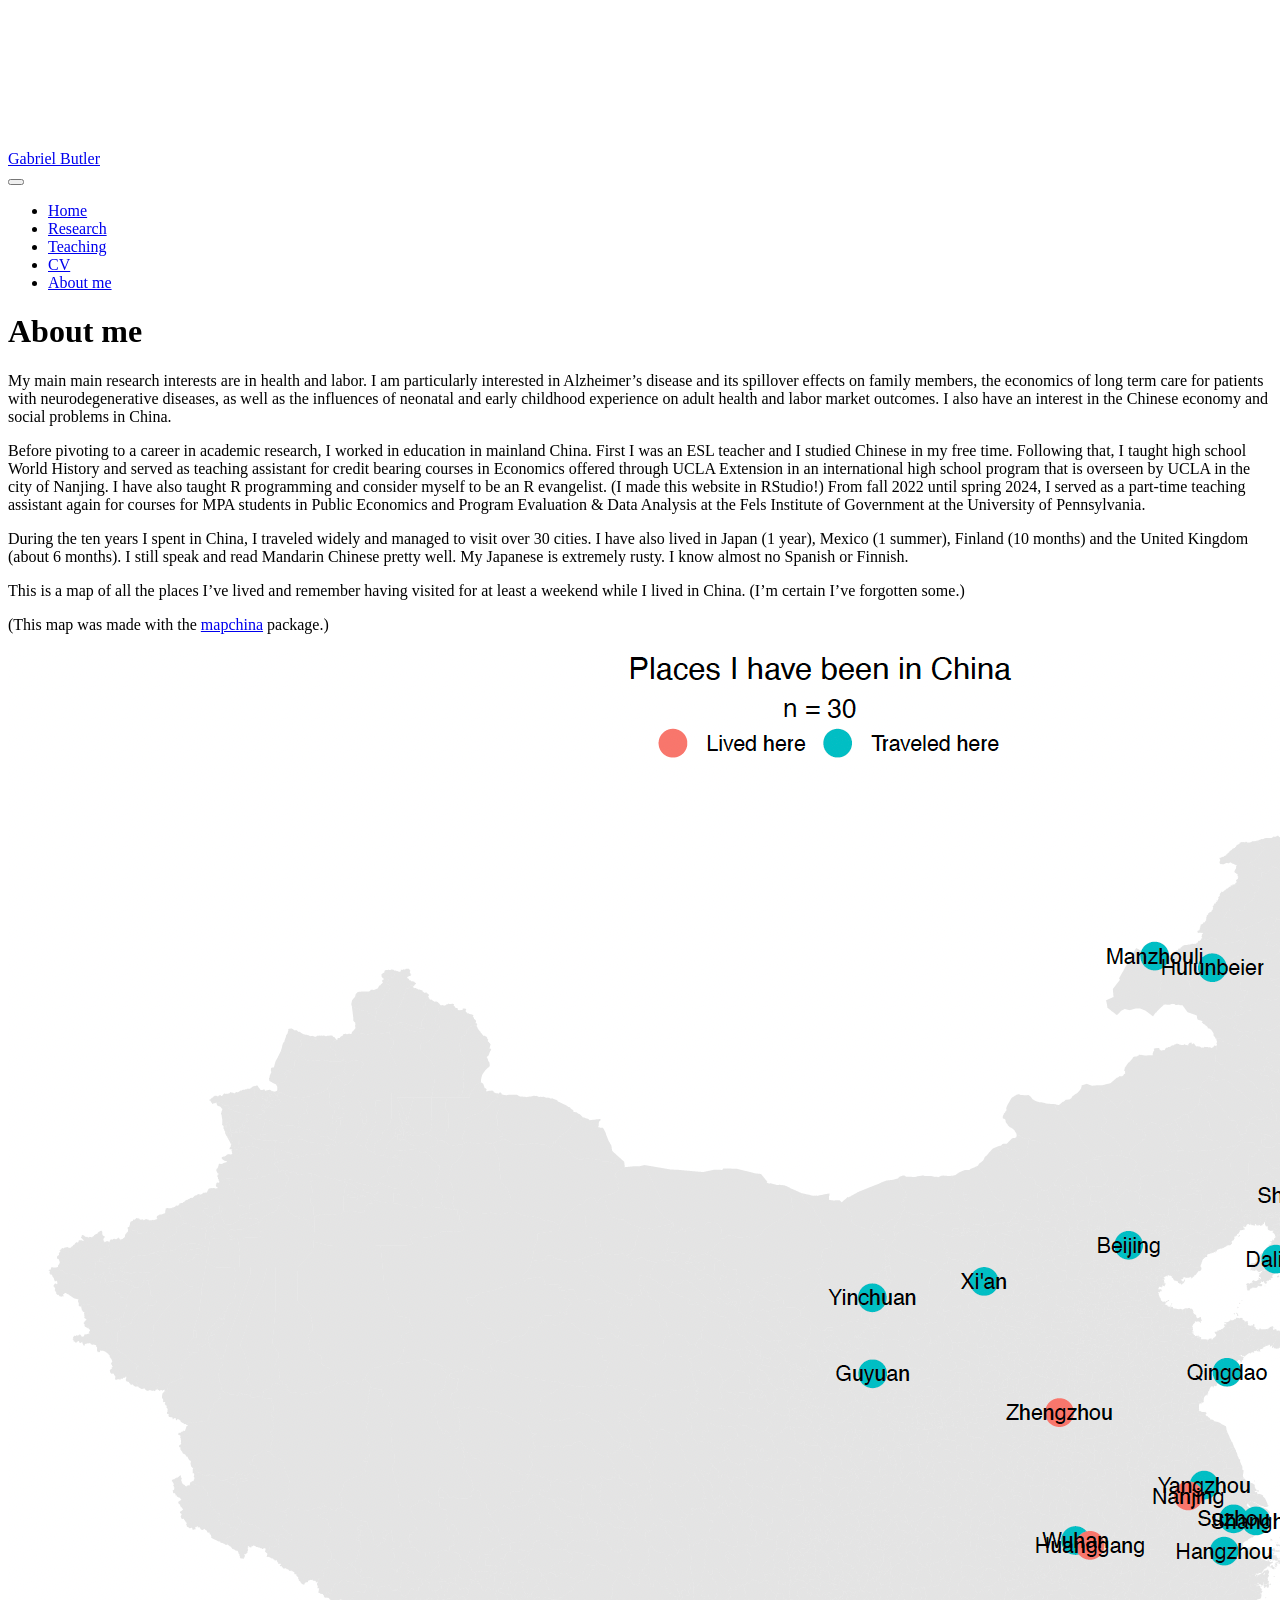
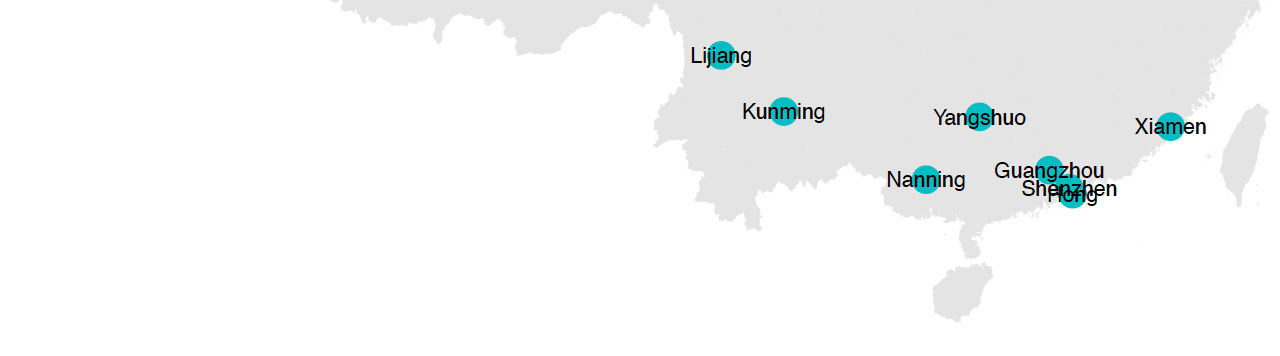
==== commit b94c82f1: "Built site for gh-pages" ====
--- a/about.html
+++ b/about.html
@@ -108,14 +108,6 @@
     <a class="nav-link active" href="./about.html" aria-current="page"> 
 <span class="menu-text">About me</span></a>
   </li>  
-  <li class="nav-item">
-    <a class="nav-link" href="./resources_cicer.html"> 
-<span class="menu-text">Resources for CICER students</span></a>
-  </li>  
-  <li class="nav-item">
-    <a class="nav-link" href="./cicer_2025_matls.html"> 
-<span class="menu-text">CICER 2025 Intro to Economics</span></a>
-  </li>  
 </ul>
           </div> <!-- /navcollapse -->
             <div class="quarto-navbar-tools">
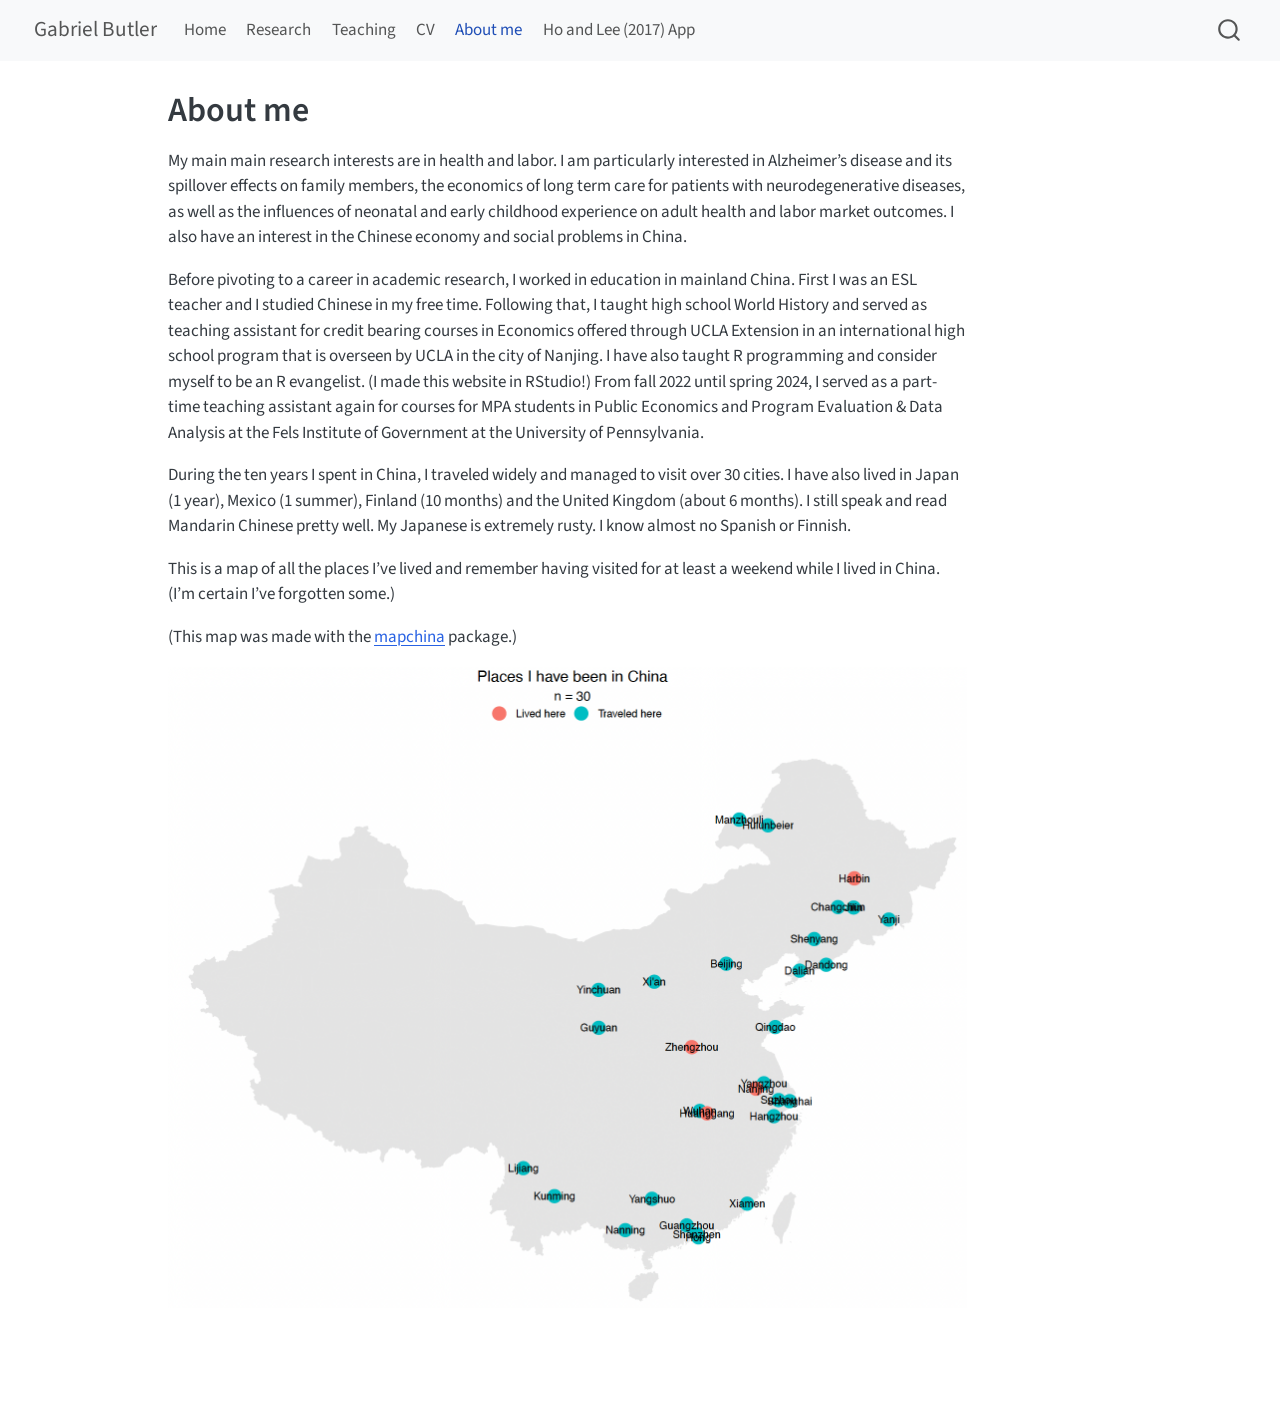
==== commit 42bdfb52: "Built site for gh-pages" ====
--- a/about.html
+++ b/about.html
@@ -2,7 +2,7 @@
 <html xmlns="http://www.w3.org/1999/xhtml" lang="en" xml:lang="en"><head>
 
 <meta charset="utf-8">
-<meta name="generator" content="quarto-1.6.42">
+<meta name="generator" content="quarto-1.8.25">
 
 <meta name="viewport" content="width=device-width, initial-scale=1.0, user-scalable=yes">
 
@@ -30,15 +30,17 @@
 <script src="site_libs/quarto-search/fuse.min.js"></script>
 <script src="site_libs/quarto-search/quarto-search.js"></script>
 <meta name="quarto:offset" content="./">
-<script src="site_libs/quarto-html/quarto.js"></script>
+<script src="site_libs/quarto-html/quarto.js" type="module"></script>
+<script src="site_libs/quarto-html/tabsets/tabsets.js" type="module"></script>
+<script src="site_libs/quarto-html/axe/axe-check.js" type="module"></script>
 <script src="site_libs/quarto-html/popper.min.js"></script>
 <script src="site_libs/quarto-html/tippy.umd.min.js"></script>
 <script src="site_libs/quarto-html/anchor.min.js"></script>
 <link href="site_libs/quarto-html/tippy.css" rel="stylesheet">
-<link href="site_libs/quarto-html/quarto-syntax-highlighting-2f5df379a58b258e96c21c0638c20c03.css" rel="stylesheet" id="quarto-text-highlighting-styles">
+<link href="site_libs/quarto-html/quarto-syntax-highlighting-7b89279ff1a6dce999919e0e67d4d9ec.css" rel="stylesheet" id="quarto-text-highlighting-styles">
 <script src="site_libs/bootstrap/bootstrap.min.js"></script>
 <link href="site_libs/bootstrap/bootstrap-icons.css" rel="stylesheet">
-<link href="site_libs/bootstrap/bootstrap-6bd9cfa162949bde0a231f530c97869d.min.css" rel="stylesheet" append-hash="true" id="quarto-bootstrap" data-mode="light">
+<link href="site_libs/bootstrap/bootstrap-5b4ad623e5705c0698d39aec6f10cf02.min.css" rel="stylesheet" append-hash="true" id="quarto-bootstrap" data-mode="light">
 <script id="quarto-search-options" type="application/json">{
   "location": "navbar",
   "copy-button": false,
@@ -71,13 +73,15 @@
 <link rel="stylesheet" href="styles.css">
 </head>
 
-<body class="nav-fixed">
+<body class="nav-fixed quarto-light">
 
 <div id="quarto-search-results"></div>
   <header id="quarto-header" class="headroom fixed-top">
     <nav class="navbar navbar-expand-lg " data-bs-theme="dark">
       <div class="navbar-container container-fluid">
       <div class="navbar-brand-container mx-auto">
+    <a href="./index.html" class="navbar-brand navbar-brand-logo">
+    </a>
     <a class="navbar-brand" href="./index.html">
     <span class="navbar-title">Gabriel Butler</span>
     </a>
@@ -108,6 +112,10 @@
     <a class="nav-link active" href="./about.html" aria-current="page"> 
 <span class="menu-text">About me</span></a>
   </li>  
+  <li class="nav-item">
+    <a class="nav-link" href="./ho_lee_dashboard.html"> 
+<span class="menu-text">Ho and Lee (2017) App</span></a>
+  </li>  
 </ul>
           </div> <!-- /navcollapse -->
             <div class="quarto-navbar-tools">
@@ -155,236 +163,243 @@
 
 </main> <!-- /main -->
 <script id="quarto-html-after-body" type="application/javascript">
-window.document.addEventListener("DOMContentLoaded", function (event) {
-  const toggleBodyColorMode = (bsSheetEl) => {
-    const mode = bsSheetEl.getAttribute("data-mode");
-    const bodyEl = window.document.querySelector("body");
-    if (mode === "dark") {
-      bodyEl.classList.add("quarto-dark");
-      bodyEl.classList.remove("quarto-light");
-    } else {
-      bodyEl.classList.add("quarto-light");
-      bodyEl.classList.remove("quarto-dark");
-    }
-  }
-  const toggleBodyColorPrimary = () => {
-    const bsSheetEl = window.document.querySelector("link#quarto-bootstrap");
-    if (bsSheetEl) {
-      toggleBodyColorMode(bsSheetEl);
-    }
-  }
-  toggleBodyColorPrimary();  
-  const icon = "";
-  const anchorJS = new window.AnchorJS();
-  anchorJS.options = {
-    placement: 'right',
-    icon: icon
-  };
-  anchorJS.add('.anchored');
-  const isCodeAnnotation = (el) => {
-    for (const clz of el.classList) {
-      if (clz.startsWith('code-annotation-')) {                     
-        return true;
-      }
-    }
-    return false;
-  }
-  const onCopySuccess = function(e) {
-    // button target
-    const button = e.trigger;
-    // don't keep focus
-    button.blur();
-    // flash "checked"
-    button.classList.add('code-copy-button-checked');
-    var currentTitle = button.getAttribute("title");
-    button.setAttribute("title", "Copied!");
-    let tooltip;
-    if (window.bootstrap) {
-      button.setAttribute("data-bs-toggle", "tooltip");
-      button.setAttribute("data-bs-placement", "left");
-      button.setAttribute("data-bs-title", "Copied!");
-      tooltip = new bootstrap.Tooltip(button, 
-        { trigger: "manual", 
-          customClass: "code-copy-button-tooltip",
-          offset: [0, -8]});
-      tooltip.show();    
-    }
-    setTimeout(function() {
-      if (tooltip) {
-        tooltip.hide();
-        button.removeAttribute("data-bs-title");
-        button.removeAttribute("data-bs-toggle");
-        button.removeAttribute("data-bs-placement");
-      }
-      button.setAttribute("title", currentTitle);
-      button.classList.remove('code-copy-button-checked');
-    }, 1000);
-    // clear code selection
-    e.clearSelection();
-  }
-  const getTextToCopy = function(trigger) {
-      const codeEl = trigger.previousElementSibling.cloneNode(true);
+  window.document.addEventListener("DOMContentLoaded", function (event) {
+    const icon = "";
+    const anchorJS = new window.AnchorJS();
+    anchorJS.options = {
+      placement: 'right',
+      icon: icon
+    };
+    anchorJS.add('.anchored');
+    const isCodeAnnotation = (el) => {
+      for (const clz of el.classList) {
+        if (clz.startsWith('code-annotation-')) {                     
+          return true;
+        }
+      }
+      return false;
+    }
+    const onCopySuccess = function(e) {
+      // button target
+      const button = e.trigger;
+      // don't keep focus
+      button.blur();
+      // flash "checked"
+      button.classList.add('code-copy-button-checked');
+      var currentTitle = button.getAttribute("title");
+      button.setAttribute("title", "Copied!");
+      let tooltip;
+      if (window.bootstrap) {
+        button.setAttribute("data-bs-toggle", "tooltip");
+        button.setAttribute("data-bs-placement", "left");
+        button.setAttribute("data-bs-title", "Copied!");
+        tooltip = new bootstrap.Tooltip(button, 
+          { trigger: "manual", 
+            customClass: "code-copy-button-tooltip",
+            offset: [0, -8]});
+        tooltip.show();    
+      }
+      setTimeout(function() {
+        if (tooltip) {
+          tooltip.hide();
+          button.removeAttribute("data-bs-title");
+          button.removeAttribute("data-bs-toggle");
+          button.removeAttribute("data-bs-placement");
+        }
+        button.setAttribute("title", currentTitle);
+        button.classList.remove('code-copy-button-checked');
+      }, 1000);
+      // clear code selection
+      e.clearSelection();
+    }
+    const getTextToCopy = function(trigger) {
+      const outerScaffold = trigger.parentElement.cloneNode(true);
+      const codeEl = outerScaffold.querySelector('code');
       for (const childEl of codeEl.children) {
         if (isCodeAnnotation(childEl)) {
           childEl.remove();
         }
       }
       return codeEl.innerText;
-  }
-  const clipboard = new window.ClipboardJS('.code-copy-button:not([data-in-quarto-modal])', {
-    text: getTextToCopy
-  });
-  clipboard.on('success', onCopySuccess);
-  if (window.document.getElementById('quarto-embedded-source-code-modal')) {
-    const clipboardModal = new window.ClipboardJS('.code-copy-button[data-in-quarto-modal]', {
-      text: getTextToCopy,
-      container: window.document.getElementById('quarto-embedded-source-code-modal')
+    }
+    const clipboard = new window.ClipboardJS('.code-copy-button:not([data-in-quarto-modal])', {
+      text: getTextToCopy
     });
-    clipboardModal.on('success', onCopySuccess);
-  }
-    var localhostRegex = new RegExp(/^(?:http|https):\/\/localhost\:?[0-9]*\//);
-    var mailtoRegex = new RegExp(/^mailto:/);
-      var filterRegex = new RegExp("https:\/\/ghbutler\.github\.io\/website\/");
-    var isInternal = (href) => {
-        return filterRegex.test(href) || localhostRegex.test(href) || mailtoRegex.test(href);
-    }
-    // Inspect non-navigation links and adorn them if external
- 	var links = window.document.querySelectorAll('a[href]:not(.nav-link):not(.navbar-brand):not(.toc-action):not(.sidebar-link):not(.sidebar-item-toggle):not(.pagination-link):not(.no-external):not([aria-hidden]):not(.dropdown-item):not(.quarto-navigation-tool):not(.about-link)');
-    for (var i=0; i<links.length; i++) {
-      const link = links[i];
-      if (!isInternal(link.href)) {
-        // undo the damage that might have been done by quarto-nav.js in the case of
-        // links that we want to consider external
-        if (link.dataset.originalHref !== undefined) {
-          link.href = link.dataset.originalHref;
-        }
-      }
-    }
-  function tippyHover(el, contentFn, onTriggerFn, onUntriggerFn) {
-    const config = {
-      allowHTML: true,
-      maxWidth: 500,
-      delay: 100,
-      arrow: false,
-      appendTo: function(el) {
-          return el.parentElement;
-      },
-      interactive: true,
-      interactiveBorder: 10,
-      theme: 'quarto',
-      placement: 'bottom-start',
-    };
-    if (contentFn) {
-      config.content = contentFn;
-    }
-    if (onTriggerFn) {
-      config.onTrigger = onTriggerFn;
-    }
-    if (onUntriggerFn) {
-      config.onUntrigger = onUntriggerFn;
-    }
-    window.tippy(el, config); 
-  }
-  const noterefs = window.document.querySelectorAll('a[role="doc-noteref"]');
-  for (var i=0; i<noterefs.length; i++) {
-    const ref = noterefs[i];
-    tippyHover(ref, function() {
-      // use id or data attribute instead here
-      let href = ref.getAttribute('data-footnote-href') || ref.getAttribute('href');
-      try { href = new URL(href).hash; } catch {}
-      const id = href.replace(/^#\/?/, "");
-      const note = window.document.getElementById(id);
-      if (note) {
-        return note.innerHTML;
+    clipboard.on('success', onCopySuccess);
+    if (window.document.getElementById('quarto-embedded-source-code-modal')) {
+      const clipboardModal = new window.ClipboardJS('.code-copy-button[data-in-quarto-modal]', {
+        text: getTextToCopy,
+        container: window.document.getElementById('quarto-embedded-source-code-modal')
+      });
+      clipboardModal.on('success', onCopySuccess);
+    }
+      var localhostRegex = new RegExp(/^(?:http|https):\/\/localhost\:?[0-9]*\//);
+      var mailtoRegex = new RegExp(/^mailto:/);
+        var filterRegex = new RegExp("https:\/\/ghbutler\.github\.io\/website\/");
+      var isInternal = (href) => {
+          return filterRegex.test(href) || localhostRegex.test(href) || mailtoRegex.test(href);
+      }
+      // Inspect non-navigation links and adorn them if external
+     var links = window.document.querySelectorAll('a[href]:not(.nav-link):not(.navbar-brand):not(.toc-action):not(.sidebar-link):not(.sidebar-item-toggle):not(.pagination-link):not(.no-external):not([aria-hidden]):not(.dropdown-item):not(.quarto-navigation-tool):not(.about-link)');
+      for (var i=0; i<links.length; i++) {
+        const link = links[i];
+        if (!isInternal(link.href)) {
+          // undo the damage that might have been done by quarto-nav.js in the case of
+          // links that we want to consider external
+          if (link.dataset.originalHref !== undefined) {
+            link.href = link.dataset.originalHref;
+          }
+        }
+      }
+    function tippyHover(el, contentFn, onTriggerFn, onUntriggerFn) {
+      const config = {
+        allowHTML: true,
+        maxWidth: 500,
+        delay: 100,
+        arrow: false,
+        appendTo: function(el) {
+            return el.parentElement;
+        },
+        interactive: true,
+        interactiveBorder: 10,
+        theme: 'quarto',
+        placement: 'bottom-start',
+      };
+      if (contentFn) {
+        config.content = contentFn;
+      }
+      if (onTriggerFn) {
+        config.onTrigger = onTriggerFn;
+      }
+      if (onUntriggerFn) {
+        config.onUntrigger = onUntriggerFn;
+      }
+      window.tippy(el, config); 
+    }
+    const noterefs = window.document.querySelectorAll('a[role="doc-noteref"]');
+    for (var i=0; i<noterefs.length; i++) {
+      const ref = noterefs[i];
+      tippyHover(ref, function() {
+        // use id or data attribute instead here
+        let href = ref.getAttribute('data-footnote-href') || ref.getAttribute('href');
+        try { href = new URL(href).hash; } catch {}
+        const id = href.replace(/^#\/?/, "");
+        const note = window.document.getElementById(id);
+        if (note) {
+          return note.innerHTML;
+        } else {
+          return "";
+        }
+      });
+    }
+    const xrefs = window.document.querySelectorAll('a.quarto-xref');
+    const processXRef = (id, note) => {
+      // Strip column container classes
+      const stripColumnClz = (el) => {
+        el.classList.remove("page-full", "page-columns");
+        if (el.children) {
+          for (const child of el.children) {
+            stripColumnClz(child);
+          }
+        }
+      }
+      stripColumnClz(note)
+      if (id === null || id.startsWith('sec-')) {
+        // Special case sections, only their first couple elements
+        const container = document.createElement("div");
+        if (note.children && note.children.length > 2) {
+          container.appendChild(note.children[0].cloneNode(true));
+          for (let i = 1; i < note.children.length; i++) {
+            const child = note.children[i];
+            if (child.tagName === "P" && child.innerText === "") {
+              continue;
+            } else {
+              container.appendChild(child.cloneNode(true));
+              break;
+            }
+          }
+          if (window.Quarto?.typesetMath) {
+            window.Quarto.typesetMath(container);
+          }
+          return container.innerHTML
+        } else {
+          if (window.Quarto?.typesetMath) {
+            window.Quarto.typesetMath(note);
+          }
+          return note.innerHTML;
+        }
       } else {
-        return "";
-      }
-    });
-  }
-  const xrefs = window.document.querySelectorAll('a.quarto-xref');
-  const processXRef = (id, note) => {
-    // Strip column container classes
-    const stripColumnClz = (el) => {
-      el.classList.remove("page-full", "page-columns");
-      if (el.children) {
-        for (const child of el.children) {
-          stripColumnClz(child);
-        }
-      }
-    }
-    stripColumnClz(note)
-    if (id === null || id.startsWith('sec-')) {
-      // Special case sections, only their first couple elements
-      const container = document.createElement("div");
-      if (note.children && note.children.length > 2) {
-        container.appendChild(note.children[0].cloneNode(true));
-        for (let i = 1; i < note.children.length; i++) {
-          const child = note.children[i];
-          if (child.tagName === "P" && child.innerText === "") {
-            continue;
-          } else {
-            container.appendChild(child.cloneNode(true));
-            break;
-          }
-        }
-        if (window.Quarto?.typesetMath) {
-          window.Quarto.typesetMath(container);
-        }
-        return container.innerHTML
-      } else {
+        // Remove any anchor links if they are present
+        const anchorLink = note.querySelector('a.anchorjs-link');
+        if (anchorLink) {
+          anchorLink.remove();
+        }
         if (window.Quarto?.typesetMath) {
           window.Quarto.typesetMath(note);
         }
-        return note.innerHTML;
-      }
-    } else {
-      // Remove any anchor links if they are present
-      const anchorLink = note.querySelector('a.anchorjs-link');
-      if (anchorLink) {
-        anchorLink.remove();
-      }
-      if (window.Quarto?.typesetMath) {
-        window.Quarto.typesetMath(note);
-      }
-      if (note.classList.contains("callout")) {
-        return note.outerHTML;
-      } else {
-        return note.innerHTML;
-      }
-    }
-  }
-  for (var i=0; i<xrefs.length; i++) {
-    const xref = xrefs[i];
-    tippyHover(xref, undefined, function(instance) {
-      instance.disable();
-      let url = xref.getAttribute('href');
-      let hash = undefined; 
-      if (url.startsWith('#')) {
-        hash = url;
-      } else {
-        try { hash = new URL(url).hash; } catch {}
-      }
-      if (hash) {
-        const id = hash.replace(/^#\/?/, "");
-        const note = window.document.getElementById(id);
-        if (note !== null) {
-          try {
-            const html = processXRef(id, note.cloneNode(true));
-            instance.setContent(html);
-          } finally {
-            instance.enable();
-            instance.show();
-          }
+        if (note.classList.contains("callout")) {
+          return note.outerHTML;
         } else {
-          // See if we can fetch this
-          fetch(url.split('#')[0])
+          return note.innerHTML;
+        }
+      }
+    }
+    for (var i=0; i<xrefs.length; i++) {
+      const xref = xrefs[i];
+      tippyHover(xref, undefined, function(instance) {
+        instance.disable();
+        let url = xref.getAttribute('href');
+        let hash = undefined; 
+        if (url.startsWith('#')) {
+          hash = url;
+        } else {
+          try { hash = new URL(url).hash; } catch {}
+        }
+        if (hash) {
+          const id = hash.replace(/^#\/?/, "");
+          const note = window.document.getElementById(id);
+          if (note !== null) {
+            try {
+              const html = processXRef(id, note.cloneNode(true));
+              instance.setContent(html);
+            } finally {
+              instance.enable();
+              instance.show();
+            }
+          } else {
+            // See if we can fetch this
+            fetch(url.split('#')[0])
+            .then(res => res.text())
+            .then(html => {
+              const parser = new DOMParser();
+              const htmlDoc = parser.parseFromString(html, "text/html");
+              const note = htmlDoc.getElementById(id);
+              if (note !== null) {
+                const html = processXRef(id, note);
+                instance.setContent(html);
+              } 
+            }).finally(() => {
+              instance.enable();
+              instance.show();
+            });
+          }
+        } else {
+          // See if we can fetch a full url (with no hash to target)
+          // This is a special case and we should probably do some content thinning / targeting
+          fetch(url)
           .then(res => res.text())
           .then(html => {
             const parser = new DOMParser();
             const htmlDoc = parser.parseFromString(html, "text/html");
-            const note = htmlDoc.getElementById(id);
+            const note = htmlDoc.querySelector('main.content');
             if (note !== null) {
-              const html = processXRef(id, note);
+              // This should only happen for chapter cross references
+              // (since there is no id in the URL)
+              // remove the first header
+              if (note.children.length > 0 && note.children[0].tagName === "HEADER") {
+                note.children[0].remove();
+              }
+              const html = processXRef(null, note);
               instance.setContent(html);
             } 
           }).finally(() => {
@@ -392,185 +407,161 @@
             instance.show();
           });
         }
+      }, function(instance) {
+      });
+    }
+        let selectedAnnoteEl;
+        const selectorForAnnotation = ( cell, annotation) => {
+          let cellAttr = 'data-code-cell="' + cell + '"';
+          let lineAttr = 'data-code-annotation="' +  annotation + '"';
+          const selector = 'span[' + cellAttr + '][' + lineAttr + ']';
+          return selector;
+        }
+        const selectCodeLines = (annoteEl) => {
+          const doc = window.document;
+          const targetCell = annoteEl.getAttribute("data-target-cell");
+          const targetAnnotation = annoteEl.getAttribute("data-target-annotation");
+          const annoteSpan = window.document.querySelector(selectorForAnnotation(targetCell, targetAnnotation));
+          const lines = annoteSpan.getAttribute("data-code-lines").split(",");
+          const lineIds = lines.map((line) => {
+            return targetCell + "-" + line;
+          })
+          let top = null;
+          let height = null;
+          let parent = null;
+          if (lineIds.length > 0) {
+              //compute the position of the single el (top and bottom and make a div)
+              const el = window.document.getElementById(lineIds[0]);
+              top = el.offsetTop;
+              height = el.offsetHeight;
+              parent = el.parentElement.parentElement;
+            if (lineIds.length > 1) {
+              const lastEl = window.document.getElementById(lineIds[lineIds.length - 1]);
+              const bottom = lastEl.offsetTop + lastEl.offsetHeight;
+              height = bottom - top;
+            }
+            if (top !== null && height !== null && parent !== null) {
+              // cook up a div (if necessary) and position it 
+              let div = window.document.getElementById("code-annotation-line-highlight");
+              if (div === null) {
+                div = window.document.createElement("div");
+                div.setAttribute("id", "code-annotation-line-highlight");
+                div.style.position = 'absolute';
+                parent.appendChild(div);
+              }
+              div.style.top = top - 2 + "px";
+              div.style.height = height + 4 + "px";
+              div.style.left = 0;
+              let gutterDiv = window.document.getElementById("code-annotation-line-highlight-gutter");
+              if (gutterDiv === null) {
+                gutterDiv = window.document.createElement("div");
+                gutterDiv.setAttribute("id", "code-annotation-line-highlight-gutter");
+                gutterDiv.style.position = 'absolute';
+                const codeCell = window.document.getElementById(targetCell);
+                const gutter = codeCell.querySelector('.code-annotation-gutter');
+                gutter.appendChild(gutterDiv);
+              }
+              gutterDiv.style.top = top - 2 + "px";
+              gutterDiv.style.height = height + 4 + "px";
+            }
+            selectedAnnoteEl = annoteEl;
+          }
+        };
+        const unselectCodeLines = () => {
+          const elementsIds = ["code-annotation-line-highlight", "code-annotation-line-highlight-gutter"];
+          elementsIds.forEach((elId) => {
+            const div = window.document.getElementById(elId);
+            if (div) {
+              div.remove();
+            }
+          });
+          selectedAnnoteEl = undefined;
+        };
+          // Handle positioning of the toggle
+      window.addEventListener(
+        "resize",
+        throttle(() => {
+          elRect = undefined;
+          if (selectedAnnoteEl) {
+            selectCodeLines(selectedAnnoteEl);
+          }
+        }, 10)
+      );
+      function throttle(fn, ms) {
+      let throttle = false;
+      let timer;
+        return (...args) => {
+          if(!throttle) { // first call gets through
+              fn.apply(this, args);
+              throttle = true;
+          } else { // all the others get throttled
+              if(timer) clearTimeout(timer); // cancel #2
+              timer = setTimeout(() => {
+                fn.apply(this, args);
+                timer = throttle = false;
+              }, ms);
+          }
+        };
+      }
+        // Attach click handler to the DT
+        const annoteDls = window.document.querySelectorAll('dt[data-target-cell]');
+        for (const annoteDlNode of annoteDls) {
+          annoteDlNode.addEventListener('click', (event) => {
+            const clickedEl = event.target;
+            if (clickedEl !== selectedAnnoteEl) {
+              unselectCodeLines();
+              const activeEl = window.document.querySelector('dt[data-target-cell].code-annotation-active');
+              if (activeEl) {
+                activeEl.classList.remove('code-annotation-active');
+              }
+              selectCodeLines(clickedEl);
+              clickedEl.classList.add('code-annotation-active');
+            } else {
+              // Unselect the line
+              unselectCodeLines();
+              clickedEl.classList.remove('code-annotation-active');
+            }
+          });
+        }
+    const findCites = (el) => {
+      const parentEl = el.parentElement;
+      if (parentEl) {
+        const cites = parentEl.dataset.cites;
+        if (cites) {
+          return {
+            el,
+            cites: cites.split(' ')
+          };
+        } else {
+          return findCites(el.parentElement)
+        }
       } else {
-        // See if we can fetch a full url (with no hash to target)
-        // This is a special case and we should probably do some content thinning / targeting
-        fetch(url)
-        .then(res => res.text())
-        .then(html => {
-          const parser = new DOMParser();
-          const htmlDoc = parser.parseFromString(html, "text/html");
-          const note = htmlDoc.querySelector('main.content');
-          if (note !== null) {
-            // This should only happen for chapter cross references
-            // (since there is no id in the URL)
-            // remove the first header
-            if (note.children.length > 0 && note.children[0].tagName === "HEADER") {
-              note.children[0].remove();
-            }
-            const html = processXRef(null, note);
-            instance.setContent(html);
-          } 
-        }).finally(() => {
-          instance.enable();
-          instance.show();
+        return undefined;
+      }
+    };
+    var bibliorefs = window.document.querySelectorAll('a[role="doc-biblioref"]');
+    for (var i=0; i<bibliorefs.length; i++) {
+      const ref = bibliorefs[i];
+      const citeInfo = findCites(ref);
+      if (citeInfo) {
+        tippyHover(citeInfo.el, function() {
+          var popup = window.document.createElement('div');
+          citeInfo.cites.forEach(function(cite) {
+            var citeDiv = window.document.createElement('div');
+            citeDiv.classList.add('hanging-indent');
+            citeDiv.classList.add('csl-entry');
+            var biblioDiv = window.document.getElementById('ref-' + cite);
+            if (biblioDiv) {
+              citeDiv.innerHTML = biblioDiv.innerHTML;
+            }
+            popup.appendChild(citeDiv);
+          });
+          return popup.innerHTML;
         });
       }
-    }, function(instance) {
-    });
-  }
-      let selectedAnnoteEl;
-      const selectorForAnnotation = ( cell, annotation) => {
-        let cellAttr = 'data-code-cell="' + cell + '"';
-        let lineAttr = 'data-code-annotation="' +  annotation + '"';
-        const selector = 'span[' + cellAttr + '][' + lineAttr + ']';
-        return selector;
-      }
-      const selectCodeLines = (annoteEl) => {
-        const doc = window.document;
-        const targetCell = annoteEl.getAttribute("data-target-cell");
-        const targetAnnotation = annoteEl.getAttribute("data-target-annotation");
-        const annoteSpan = window.document.querySelector(selectorForAnnotation(targetCell, targetAnnotation));
-        const lines = annoteSpan.getAttribute("data-code-lines").split(",");
-        const lineIds = lines.map((line) => {
-          return targetCell + "-" + line;
-        })
-        let top = null;
-        let height = null;
-        let parent = null;
-        if (lineIds.length > 0) {
-            //compute the position of the single el (top and bottom and make a div)
-            const el = window.document.getElementById(lineIds[0]);
-            top = el.offsetTop;
-            height = el.offsetHeight;
-            parent = el.parentElement.parentElement;
-          if (lineIds.length > 1) {
-            const lastEl = window.document.getElementById(lineIds[lineIds.length - 1]);
-            const bottom = lastEl.offsetTop + lastEl.offsetHeight;
-            height = bottom - top;
-          }
-          if (top !== null && height !== null && parent !== null) {
-            // cook up a div (if necessary) and position it 
-            let div = window.document.getElementById("code-annotation-line-highlight");
-            if (div === null) {
-              div = window.document.createElement("div");
-              div.setAttribute("id", "code-annotation-line-highlight");
-              div.style.position = 'absolute';
-              parent.appendChild(div);
-            }
-            div.style.top = top - 2 + "px";
-            div.style.height = height + 4 + "px";
-            div.style.left = 0;
-            let gutterDiv = window.document.getElementById("code-annotation-line-highlight-gutter");
-            if (gutterDiv === null) {
-              gutterDiv = window.document.createElement("div");
-              gutterDiv.setAttribute("id", "code-annotation-line-highlight-gutter");
-              gutterDiv.style.position = 'absolute';
-              const codeCell = window.document.getElementById(targetCell);
-              const gutter = codeCell.querySelector('.code-annotation-gutter');
-              gutter.appendChild(gutterDiv);
-            }
-            gutterDiv.style.top = top - 2 + "px";
-            gutterDiv.style.height = height + 4 + "px";
-          }
-          selectedAnnoteEl = annoteEl;
-        }
-      };
-      const unselectCodeLines = () => {
-        const elementsIds = ["code-annotation-line-highlight", "code-annotation-line-highlight-gutter"];
-        elementsIds.forEach((elId) => {
-          const div = window.document.getElementById(elId);
-          if (div) {
-            div.remove();
-          }
-        });
-        selectedAnnoteEl = undefined;
-      };
-        // Handle positioning of the toggle
-    window.addEventListener(
-      "resize",
-      throttle(() => {
-        elRect = undefined;
-        if (selectedAnnoteEl) {
-          selectCodeLines(selectedAnnoteEl);
-        }
-      }, 10)
-    );
-    function throttle(fn, ms) {
-    let throttle = false;
-    let timer;
-      return (...args) => {
-        if(!throttle) { // first call gets through
-            fn.apply(this, args);
-            throttle = true;
-        } else { // all the others get throttled
-            if(timer) clearTimeout(timer); // cancel #2
-            timer = setTimeout(() => {
-              fn.apply(this, args);
-              timer = throttle = false;
-            }, ms);
-        }
-      };
-    }
-      // Attach click handler to the DT
-      const annoteDls = window.document.querySelectorAll('dt[data-target-cell]');
-      for (const annoteDlNode of annoteDls) {
-        annoteDlNode.addEventListener('click', (event) => {
-          const clickedEl = event.target;
-          if (clickedEl !== selectedAnnoteEl) {
-            unselectCodeLines();
-            const activeEl = window.document.querySelector('dt[data-target-cell].code-annotation-active');
-            if (activeEl) {
-              activeEl.classList.remove('code-annotation-active');
-            }
-            selectCodeLines(clickedEl);
-            clickedEl.classList.add('code-annotation-active');
-          } else {
-            // Unselect the line
-            unselectCodeLines();
-            clickedEl.classList.remove('code-annotation-active');
-          }
-        });
-      }
-  const findCites = (el) => {
-    const parentEl = el.parentElement;
-    if (parentEl) {
-      const cites = parentEl.dataset.cites;
-      if (cites) {
-        return {
-          el,
-          cites: cites.split(' ')
-        };
-      } else {
-        return findCites(el.parentElement)
-      }
-    } else {
-      return undefined;
-    }
-  };
-  var bibliorefs = window.document.querySelectorAll('a[role="doc-biblioref"]');
-  for (var i=0; i<bibliorefs.length; i++) {
-    const ref = bibliorefs[i];
-    const citeInfo = findCites(ref);
-    if (citeInfo) {
-      tippyHover(citeInfo.el, function() {
-        var popup = window.document.createElement('div');
-        citeInfo.cites.forEach(function(cite) {
-          var citeDiv = window.document.createElement('div');
-          citeDiv.classList.add('hanging-indent');
-          citeDiv.classList.add('csl-entry');
-          var biblioDiv = window.document.getElementById('ref-' + cite);
-          if (biblioDiv) {
-            citeDiv.innerHTML = biblioDiv.innerHTML;
-          }
-          popup.appendChild(citeDiv);
-        });
-        return popup.innerHTML;
-      });
-    }
-  }
-});
-</script>
+    }
+  });
+  </script>
 </div> <!-- /content -->
 
 
--- a/site_libs/quarto-html/quarto-syntax-highlighting-7b89279ff1a6dce999919e0e67d4d9ec.css
+++ b/site_libs/quarto-html/quarto-syntax-highlighting-7b89279ff1a6dce999919e0e67d4d9ec.css
@@ -0,0 +1,236 @@
+/* quarto syntax highlight colors */
+:root {
+  --quarto-hl-ot-color: #003B4F;
+  --quarto-hl-at-color: #657422;
+  --quarto-hl-ss-color: #20794D;
+  --quarto-hl-an-color: #5E5E5E;
+  --quarto-hl-fu-color: #4758AB;
+  --quarto-hl-st-color: #20794D;
+  --quarto-hl-cf-color: #003B4F;
+  --quarto-hl-op-color: #5E5E5E;
+  --quarto-hl-er-color: #AD0000;
+  --quarto-hl-bn-color: #AD0000;
+  --quarto-hl-al-color: #AD0000;
+  --quarto-hl-va-color: #111111;
+  --quarto-hl-bu-color: inherit;
+  --quarto-hl-ex-color: inherit;
+  --quarto-hl-pp-color: #AD0000;
+  --quarto-hl-in-color: #5E5E5E;
+  --quarto-hl-vs-color: #20794D;
+  --quarto-hl-wa-color: #5E5E5E;
+  --quarto-hl-do-color: #5E5E5E;
+  --quarto-hl-im-color: #00769E;
+  --quarto-hl-ch-color: #20794D;
+  --quarto-hl-dt-color: #AD0000;
+  --quarto-hl-fl-color: #AD0000;
+  --quarto-hl-co-color: #5E5E5E;
+  --quarto-hl-cv-color: #5E5E5E;
+  --quarto-hl-cn-color: #8f5902;
+  --quarto-hl-sc-color: #5E5E5E;
+  --quarto-hl-dv-color: #AD0000;
+  --quarto-hl-kw-color: #003B4F;
+}
+
+/* other quarto variables */
+:root {
+  --quarto-font-monospace: SFMono-Regular, Menlo, Monaco, Consolas, "Liberation Mono", "Courier New", monospace;
+}
+
+/* syntax highlight based on Pandoc's rules */
+pre > code.sourceCode > span {
+  color: #003B4F;
+}
+
+code.sourceCode > span {
+  color: #003B4F;
+}
+
+div.sourceCode,
+div.sourceCode pre.sourceCode {
+  color: #003B4F;
+}
+
+/* Normal */
+code span {
+  color: #003B4F;
+}
+
+/* Alert */
+code span.al {
+  color: #AD0000;
+  font-style: inherit;
+}
+
+/* Annotation */
+code span.an {
+  color: #5E5E5E;
+  font-style: inherit;
+}
+
+/* Attribute */
+code span.at {
+  color: #657422;
+  font-style: inherit;
+}
+
+/* BaseN */
+code span.bn {
+  color: #AD0000;
+  font-style: inherit;
+}
+
+/* BuiltIn */
+code span.bu {
+  font-style: inherit;
+}
+
+/* ControlFlow */
+code span.cf {
+  color: #003B4F;
+  font-weight: bold;
+  font-style: inherit;
+}
+
+/* Char */
+code span.ch {
+  color: #20794D;
+  font-style: inherit;
+}
+
+/* Constant */
+code span.cn {
+  color: #8f5902;
+  font-style: inherit;
+}
+
+/* Comment */
+code span.co {
+  color: #5E5E5E;
+  font-style: inherit;
+}
+
+/* CommentVar */
+code span.cv {
+  color: #5E5E5E;
+  font-style: italic;
+}
+
+/* Documentation */
+code span.do {
+  color: #5E5E5E;
+  font-style: italic;
+}
+
+/* DataType */
+code span.dt {
+  color: #AD0000;
+  font-style: inherit;
+}
+
+/* DecVal */
+code span.dv {
+  color: #AD0000;
+  font-style: inherit;
+}
+
+/* Error */
+code span.er {
+  color: #AD0000;
+  font-style: inherit;
+}
+
+/* Extension */
+code span.ex {
+  font-style: inherit;
+}
+
+/* Float */
+code span.fl {
+  color: #AD0000;
+  font-style: inherit;
+}
+
+/* Function */
+code span.fu {
+  color: #4758AB;
+  font-style: inherit;
+}
+
+/* Import */
+code span.im {
+  color: #00769E;
+  font-style: inherit;
+}
+
+/* Information */
+code span.in {
+  color: #5E5E5E;
+  font-style: inherit;
+}
+
+/* Keyword */
+code span.kw {
+  color: #003B4F;
+  font-weight: bold;
+  font-style: inherit;
+}
+
+/* Operator */
+code span.op {
+  color: #5E5E5E;
+  font-style: inherit;
+}
+
+/* Other */
+code span.ot {
+  color: #003B4F;
+  font-style: inherit;
+}
+
+/* Preprocessor */
+code span.pp {
+  color: #AD0000;
+  font-style: inherit;
+}
+
+/* SpecialChar */
+code span.sc {
+  color: #5E5E5E;
+  font-style: inherit;
+}
+
+/* SpecialString */
+code span.ss {
+  color: #20794D;
+  font-style: inherit;
+}
+
+/* String */
+code span.st {
+  color: #20794D;
+  font-style: inherit;
+}
+
+/* Variable */
+code span.va {
+  color: #111111;
+  font-style: inherit;
+}
+
+/* VerbatimString */
+code span.vs {
+  color: #20794D;
+  font-style: inherit;
+}
+
+/* Warning */
+code span.wa {
+  color: #5E5E5E;
+  font-style: italic;
+}
+
+.prevent-inlining {
+  content: "</";
+}
+
+/*# sourceMappingURL=3944bc705cfaf4c80e56f77c5205168a.css.map */
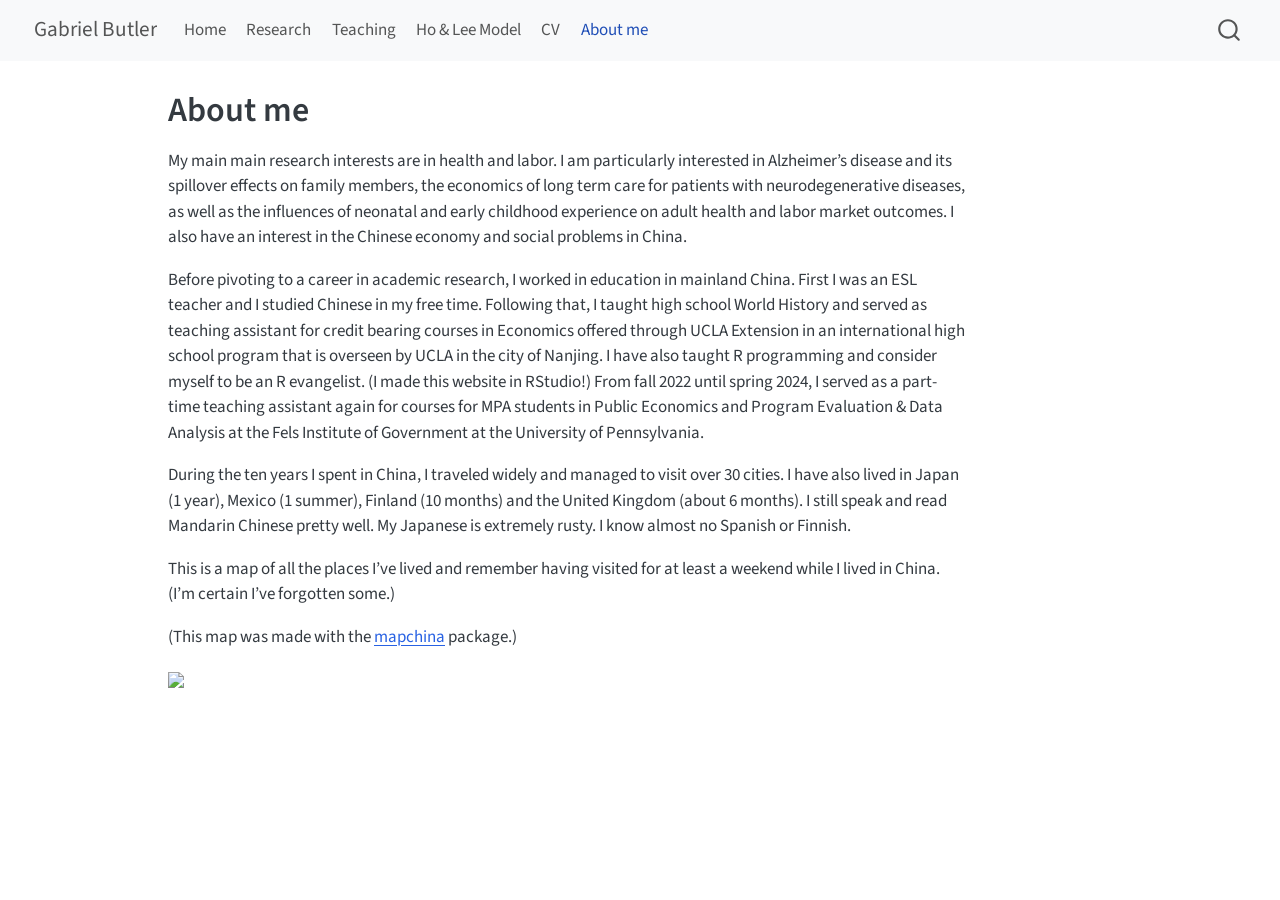
==== commit dfd8c030: "Built site for gh-pages" ====
--- a/about.html
+++ b/about.html
@@ -105,16 +105,16 @@
 <span class="menu-text">Teaching</span></a>
   </li>  
   <li class="nav-item">
+    <a class="nav-link" href="./ho_lee_structural.html"> 
+<span class="menu-text">Ho &amp; Lee Model</span></a>
+  </li>  
+  <li class="nav-item">
     <a class="nav-link" href="./cv.html"> 
 <span class="menu-text">CV</span></a>
   </li>  
   <li class="nav-item">
     <a class="nav-link active" href="./about.html" aria-current="page"> 
 <span class="menu-text">About me</span></a>
-  </li>  
-  <li class="nav-item">
-    <a class="nav-link" href="./ho_lee_dashboard.html"> 
-<span class="menu-text">Ho and Lee (2017) App</span></a>
   </li>  
 </ul>
           </div> <!-- /navcollapse -->
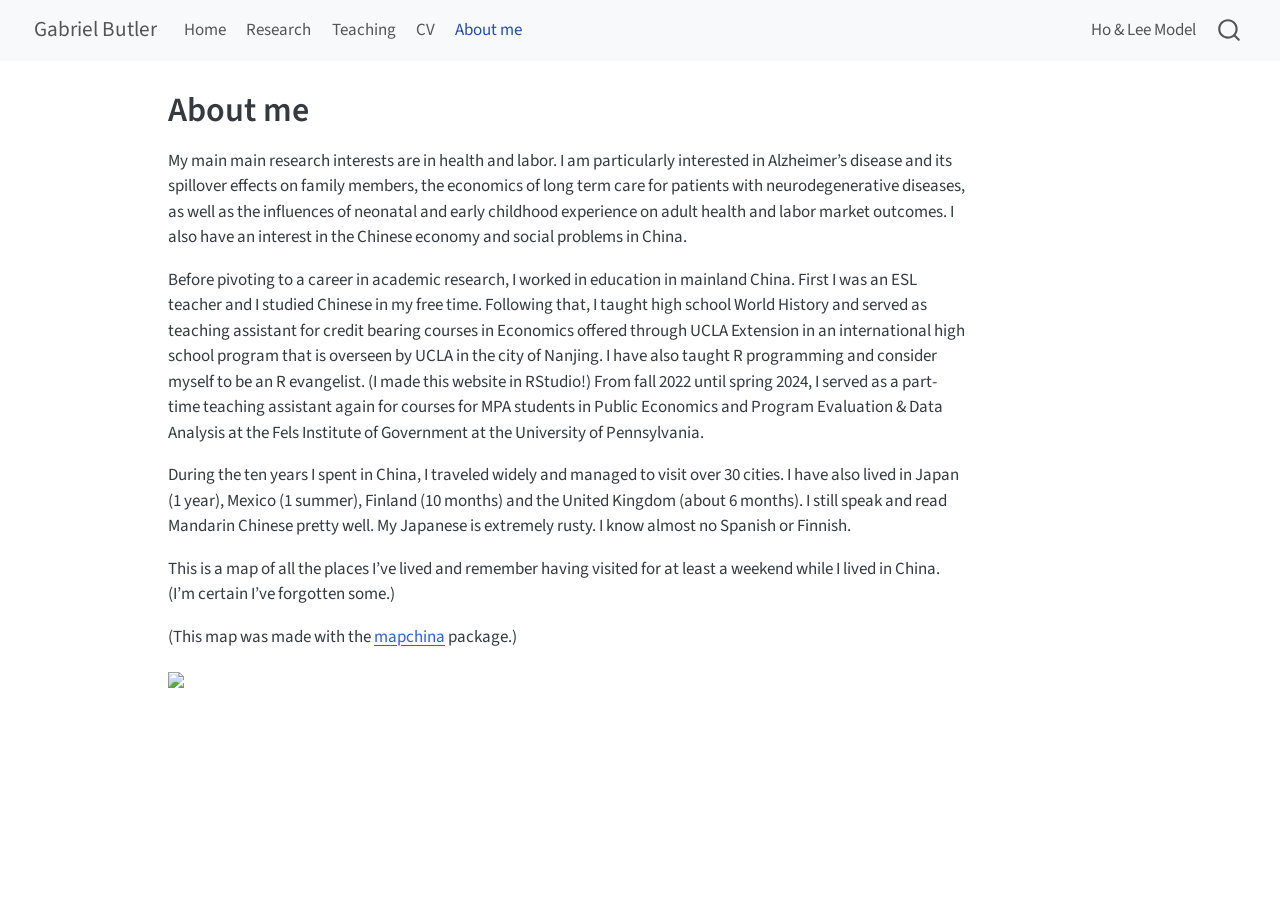
==== commit d1d12dd5: "Built site for gh-pages" ====
--- a/about.html
+++ b/about.html
@@ -105,16 +105,18 @@
 <span class="menu-text">Teaching</span></a>
   </li>  
   <li class="nav-item">
-    <a class="nav-link" href="./ho_lee_structural.html"> 
-<span class="menu-text">Ho &amp; Lee Model</span></a>
-  </li>  
-  <li class="nav-item">
     <a class="nav-link" href="./cv.html"> 
 <span class="menu-text">CV</span></a>
   </li>  
   <li class="nav-item">
     <a class="nav-link active" href="./about.html" aria-current="page"> 
 <span class="menu-text">About me</span></a>
+  </li>  
+</ul>
+            <ul class="navbar-nav navbar-nav-scroll ms-auto">
+  <li class="nav-item">
+    <a class="nav-link" href="./ho_lee_structural.html"> 
+<span class="menu-text">Ho &amp; Lee Model</span></a>
   </li>  
 </ul>
           </div> <!-- /navcollapse -->
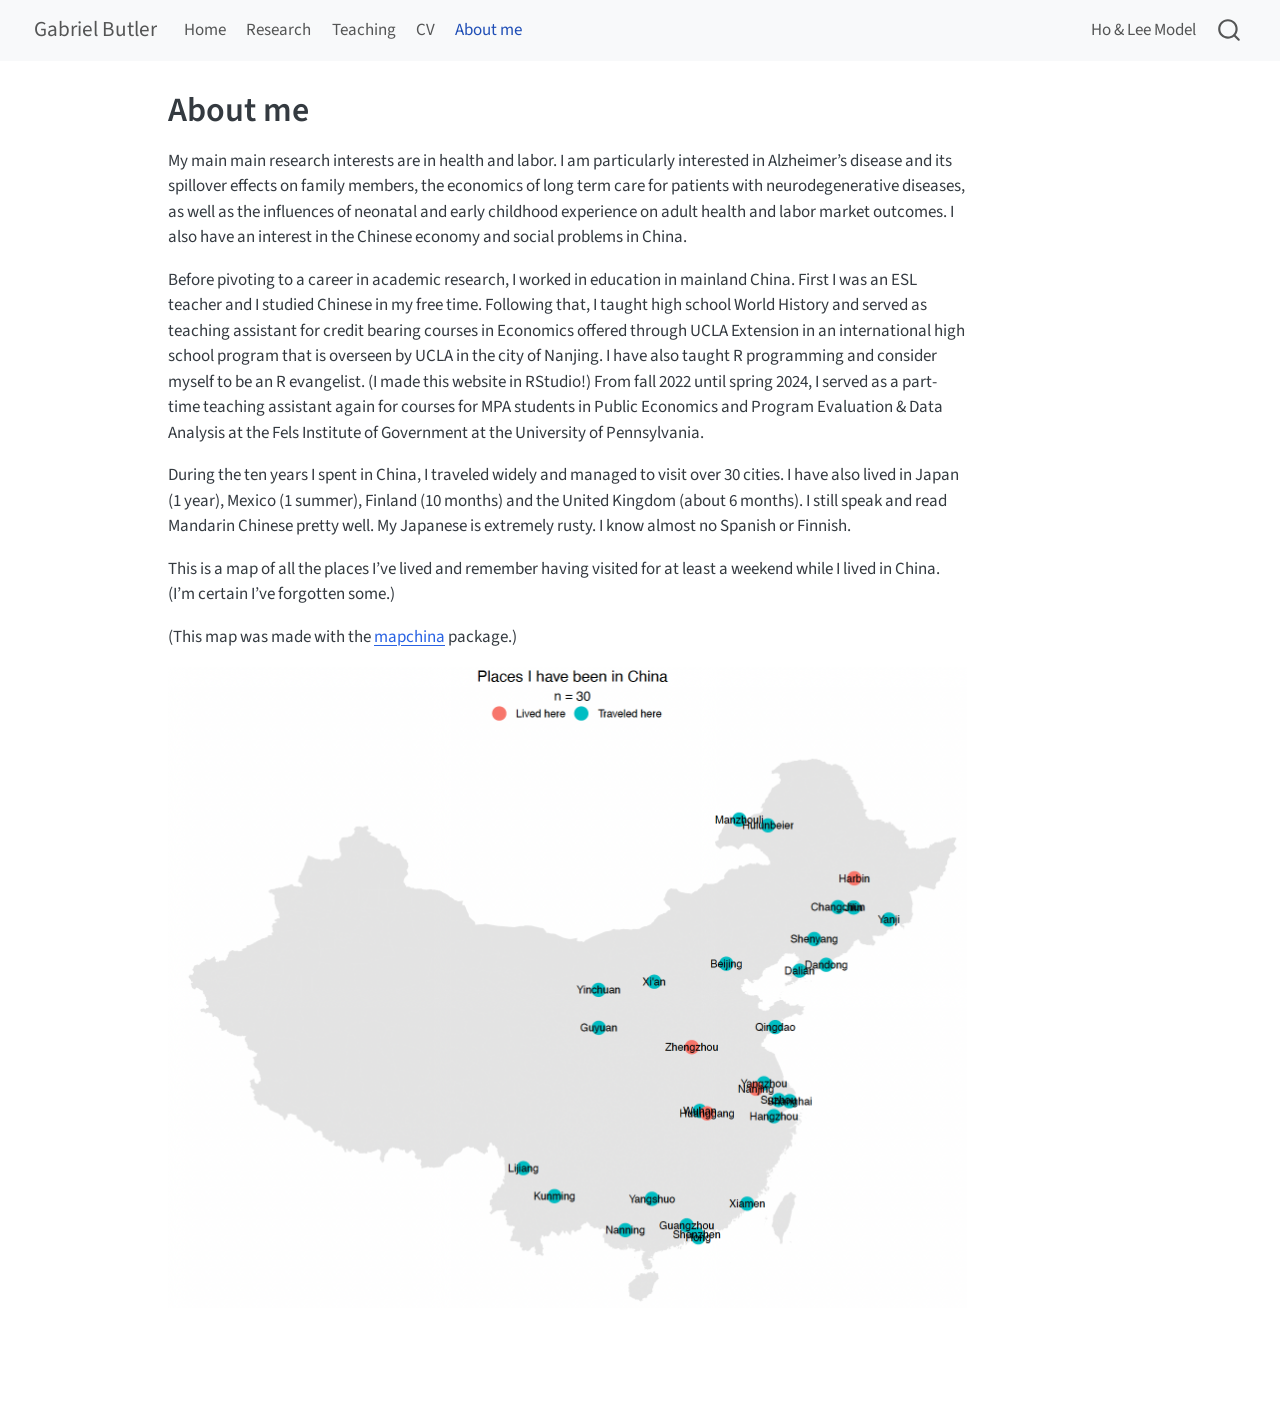
==== commit 464a18de: "Built site for gh-pages" ====
--- a/about.html
+++ b/about.html
@@ -159,7 +159,11 @@
 <p>During the ten years I spent in China, I traveled widely and managed to visit over 30 cities. I have also lived in Japan (1 year), Mexico (1 summer), Finland (10 months) and the United Kingdom (about 6 months). I still speak and read Mandarin Chinese pretty well. My Japanese is extremely rusty. I know almost no Spanish or Finnish.</p>
 <p>This is a map of all the places I’ve lived and remember having visited for at least a weekend while I lived in China. (I’m certain I’ve forgotten some.)</p>
 <p>(This map was made with the <a href="https://github.com/xmc811/mapchina">mapchina</a> package.)</p>
-<p><img src="images/china home and travel map.png" class="img-fluid"></p>
+<div class="quarto-figure quarto-figure-center">
+<figure class="figure">
+<p><img src="images/china home and travel map.png" class="img-fluid quarto-figure quarto-figure-center figure-img"></p>
+</figure>
+</div>
 
 
 
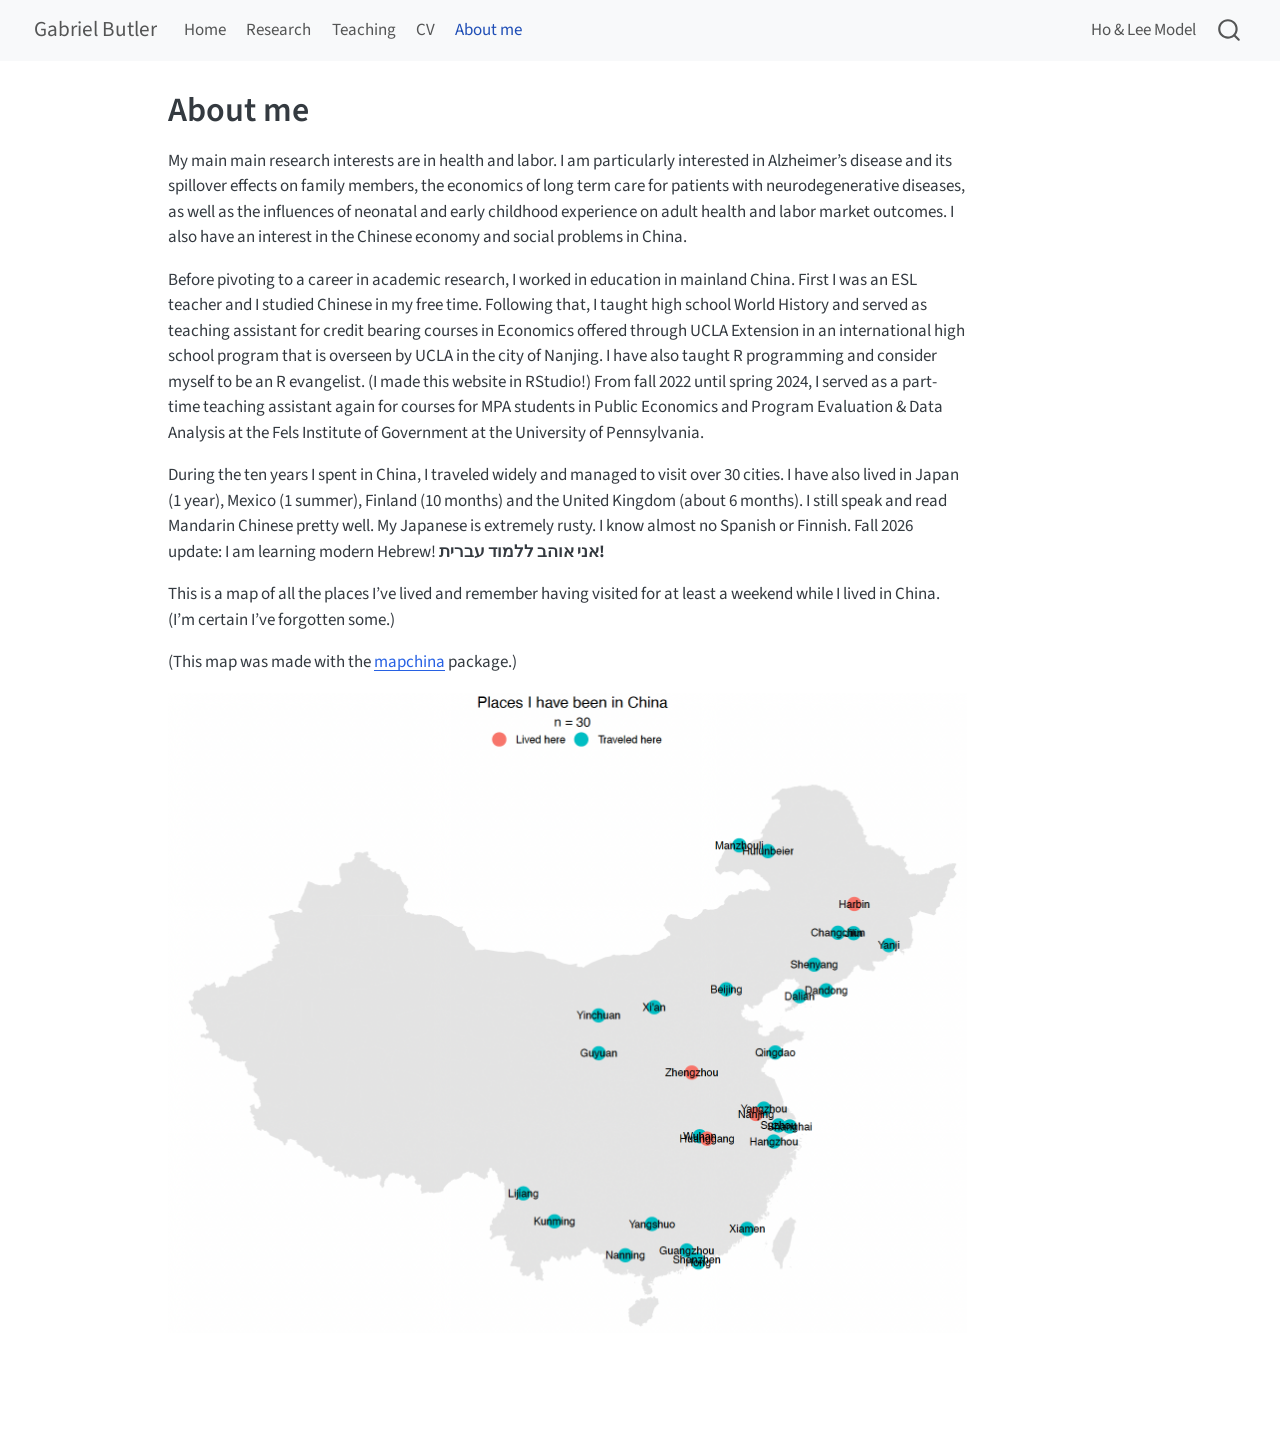
==== commit aa93e445: "Built site for gh-pages" ====
--- a/about.html
+++ b/about.html
@@ -156,7 +156,7 @@
 
 <p>My main main research interests are in health and labor. I am particularly interested in Alzheimer’s disease and its spillover effects on family members, the economics of long term care for patients with neurodegenerative diseases, as well as the influences of neonatal and early childhood experience on adult health and labor market outcomes. I also have an interest in the Chinese economy and social problems in China.</p>
 <p>Before pivoting to a career in academic research, I worked in education in mainland China. First I was an ESL teacher and I studied Chinese in my free time. Following that, I taught high school World History and served as teaching assistant for credit bearing courses in Economics offered through UCLA Extension in an international high school program that is overseen by UCLA in the city of Nanjing. I have also taught R programming and consider myself to be an R evangelist. (I made this website in RStudio!) From fall 2022 until spring 2024, I served as a part-time teaching assistant again for courses for MPA students in Public Economics and Program Evaluation &amp; Data Analysis at the Fels Institute of Government at the University of Pennsylvania.</p>
-<p>During the ten years I spent in China, I traveled widely and managed to visit over 30 cities. I have also lived in Japan (1 year), Mexico (1 summer), Finland (10 months) and the United Kingdom (about 6 months). I still speak and read Mandarin Chinese pretty well. My Japanese is extremely rusty. I know almost no Spanish or Finnish.</p>
+<p>During the ten years I spent in China, I traveled widely and managed to visit over 30 cities. I have also lived in Japan (1 year), Mexico (1 summer), Finland (10 months) and the United Kingdom (about 6 months). I still speak and read Mandarin Chinese pretty well. My Japanese is extremely rusty. I know almost no Spanish or Finnish. Fall 2026 update: I am learning modern Hebrew! <strong>אני אוהב ללמוד עברית!</strong></p>
 <p>This is a map of all the places I’ve lived and remember having visited for at least a weekend while I lived in China. (I’m certain I’ve forgotten some.)</p>
 <p>(This map was made with the <a href="https://github.com/xmc811/mapchina">mapchina</a> package.)</p>
 <div class="quarto-figure quarto-figure-center">
--- a/styles.css
+++ b/styles.css
@@ -0,0 +1,153 @@
+/* css styles */
+
+/* ===================================================================
+   Project page styles (prefix: tp-). Scoped so they touch nothing else.
+   Colors come from the active Bootstrap theme, so if the Quarto theme
+   in _quarto.yml changes, this page follows it.
+   =================================================================== */
+
+.tp-hero {
+  text-align: center;
+  padding-bottom: 1.5rem;
+  margin-bottom: 2rem;
+  border-bottom: 1px solid var(--bs-border-color);
+}
+
+.tp-venue {
+  font-size: .8rem;
+  letter-spacing: .05em;
+  text-transform: uppercase;
+  color: var(--bs-secondary-color);
+  margin-bottom: 1.25rem;
+}
+
+.tp-authors {
+  display: flex;
+  flex-wrap: wrap;
+  justify-content: center;
+  gap: .5rem 1.75rem;
+  margin: 0 0 1.5rem;
+  padding: 0;
+  list-style: none;
+}
+.tp-authors li { text-align: center; }
+.tp-authors .n { display: block; font-weight: 600; font-size: .95rem; line-height: 1.3; }
+.tp-authors .n.me { color: var(--bs-primary); }
+.tp-authors .a {
+  display: block;
+  font-size: .75rem;
+  line-height: 1.35;
+  color: var(--bs-secondary-color);
+}
+
+.tp-takeaway {
+  max-width: 34em;
+  margin: 0 auto 1.5rem;
+  font-size: 1.1rem;
+  line-height: 1.55;
+  color: var(--bs-secondary-color);
+}
+
+.tp-buttons { display: flex; flex-wrap: wrap; justify-content: center; gap: .5rem; }
+
+/* Key findings ---------------------------------------------------- */
+
+.tp-findings { list-style: none; margin: 0; padding: 0; }
+.tp-findings > li {
+  display: grid;
+  grid-template-columns: 1.75rem 1fr;
+  gap: 0 .85rem;
+  margin-bottom: 1.4rem;
+}
+.tp-findings .k {
+  font-size: .8rem;
+  font-weight: 600;
+  color: #fff;
+  background: var(--bs-primary);
+  border-radius: 4px;
+  height: 1.6rem;
+  display: flex;
+  align-items: center;
+  justify-content: center;
+}
+.tp-findings .c { font-weight: 600; color: var(--bs-primary); }
+
+/* Flow diagram ---------------------------------------------------- */
+
+.tp-flow { display: flex; flex-wrap: wrap; align-items: stretch; gap: .5rem; }
+.tp-flow .step {
+  flex: 1 1 150px;
+  min-width: 0;
+  border: 1px solid var(--bs-border-color);
+  border-radius: .375rem;
+  background: var(--bs-tertiary-bg);
+  padding: .7rem .8rem;
+}
+.tp-flow .branch { display: flex; flex-direction: column; gap: .5rem; flex: 1.15 1 160px; min-width: 0; }
+.tp-flow .branch .step { flex: 1 1 auto; }
+.tp-flow .yes { border-left: 3px solid var(--bs-primary); }
+.tp-flow .no  { border-left: 3px solid var(--bs-secondary); }
+.tp-flow .k {
+  display: block;
+  font-size: .68rem;
+  letter-spacing: .06em;
+  text-transform: uppercase;
+  color: var(--bs-secondary-color);
+  margin-bottom: .15rem;
+}
+.tp-flow .t { display: block; font-weight: 600; font-size: .9rem; line-height: 1.3; }
+.tp-flow .d { display: block; font-size: .8rem; line-height: 1.4; color: var(--bs-secondary-color); }
+.tp-flow .arrow { align-self: center; flex: none; color: var(--bs-secondary-color); }
+
+@media (max-width: 700px) {
+  .tp-flow { flex-direction: column; }
+  .tp-flow .step, .tp-flow .branch { flex: 0 0 auto; }
+  .tp-flow .arrow { transform: rotate(90deg); align-self: flex-start; margin-left: 1.2rem; }
+}
+
+/* Charts ---------------------------------------------------------- */
+
+.tp-chart { overflow-x: auto; -webkit-overflow-scrolling: touch; }
+.tp-chart > svg { display: block; min-width: 520px; width: 100%; height: auto; }
+
+.tp-chart .ax   { stroke: var(--bs-border-color); stroke-width: 1; }
+.tp-chart .ref  { stroke: var(--bs-secondary-color); stroke-width: 1; stroke-dasharray: 3 3; }
+.tp-chart .tick { fill: var(--bs-secondary-color); font-size: 12px; }
+.tp-chart .lbl  { fill: var(--bs-body-color); font-size: 13px; }
+.tp-chart .lbl.sub { fill: var(--bs-secondary-color); font-size: 11.5px; }
+.tp-chart .val  { fill: var(--bs-secondary-color); font-size: 11.5px; }
+.tp-chart .axttl{ fill: var(--bs-secondary-color); font-size: 12px; }
+.tp-chart .ci   { stroke: var(--bs-primary); stroke-width: 1.5; }
+.tp-chart .pt   { fill: var(--bs-primary); }
+.tp-chart .bar  { fill: var(--bs-primary); }
+.tp-chart .ci.alt { stroke: #343a40; }
+.tp-chart .pt.alt { fill: #343a40; }
+.tp-chart .bar.alt{ fill: #343a40; }
+.tp-chart .ci.nil { stroke: #9aa0a6; }
+.tp-chart .pt.nil { fill: #9aa0a6; }
+
+.tp-cap {
+  font-size: .82rem;
+  line-height: 1.5;
+  color: var(--bs-secondary-color);
+  margin-top: .6rem;
+  max-width: 42em;
+}
+.tp-cap b { color: var(--bs-body-color); }
+
+.tp-fig { margin: 1.75rem 0; }
+
+/* Citation -------------------------------------------------------- */
+
+.tp-cite { position: relative; }
+.tp-cite pre {
+  background: var(--bs-tertiary-bg);
+  border: 1px solid var(--bs-border-color);
+  border-radius: .375rem;
+  padding: .9rem 1rem;
+  font-size: .8rem;
+  line-height: 1.55;
+  overflow-x: auto;
+  margin: 0;
+}
+.tp-copy { position: absolute; top: .5rem; right: .5rem; }
